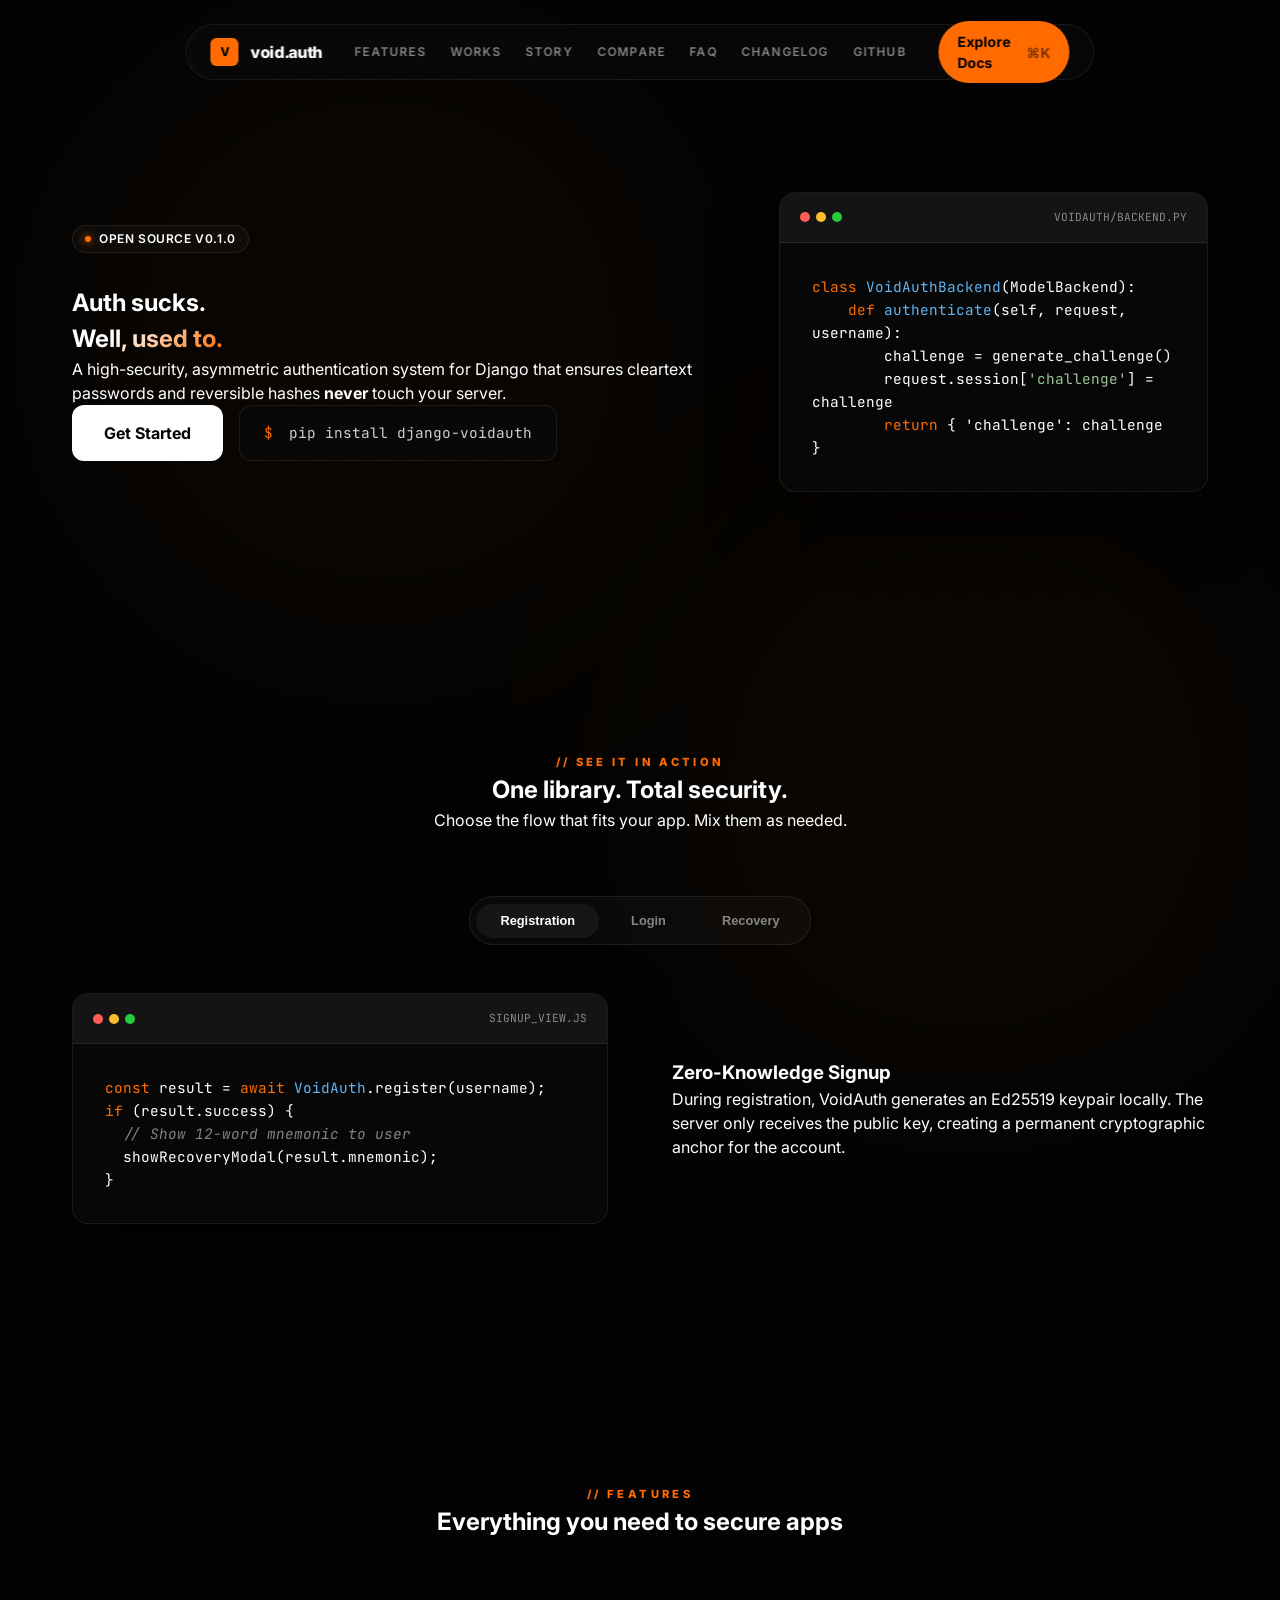
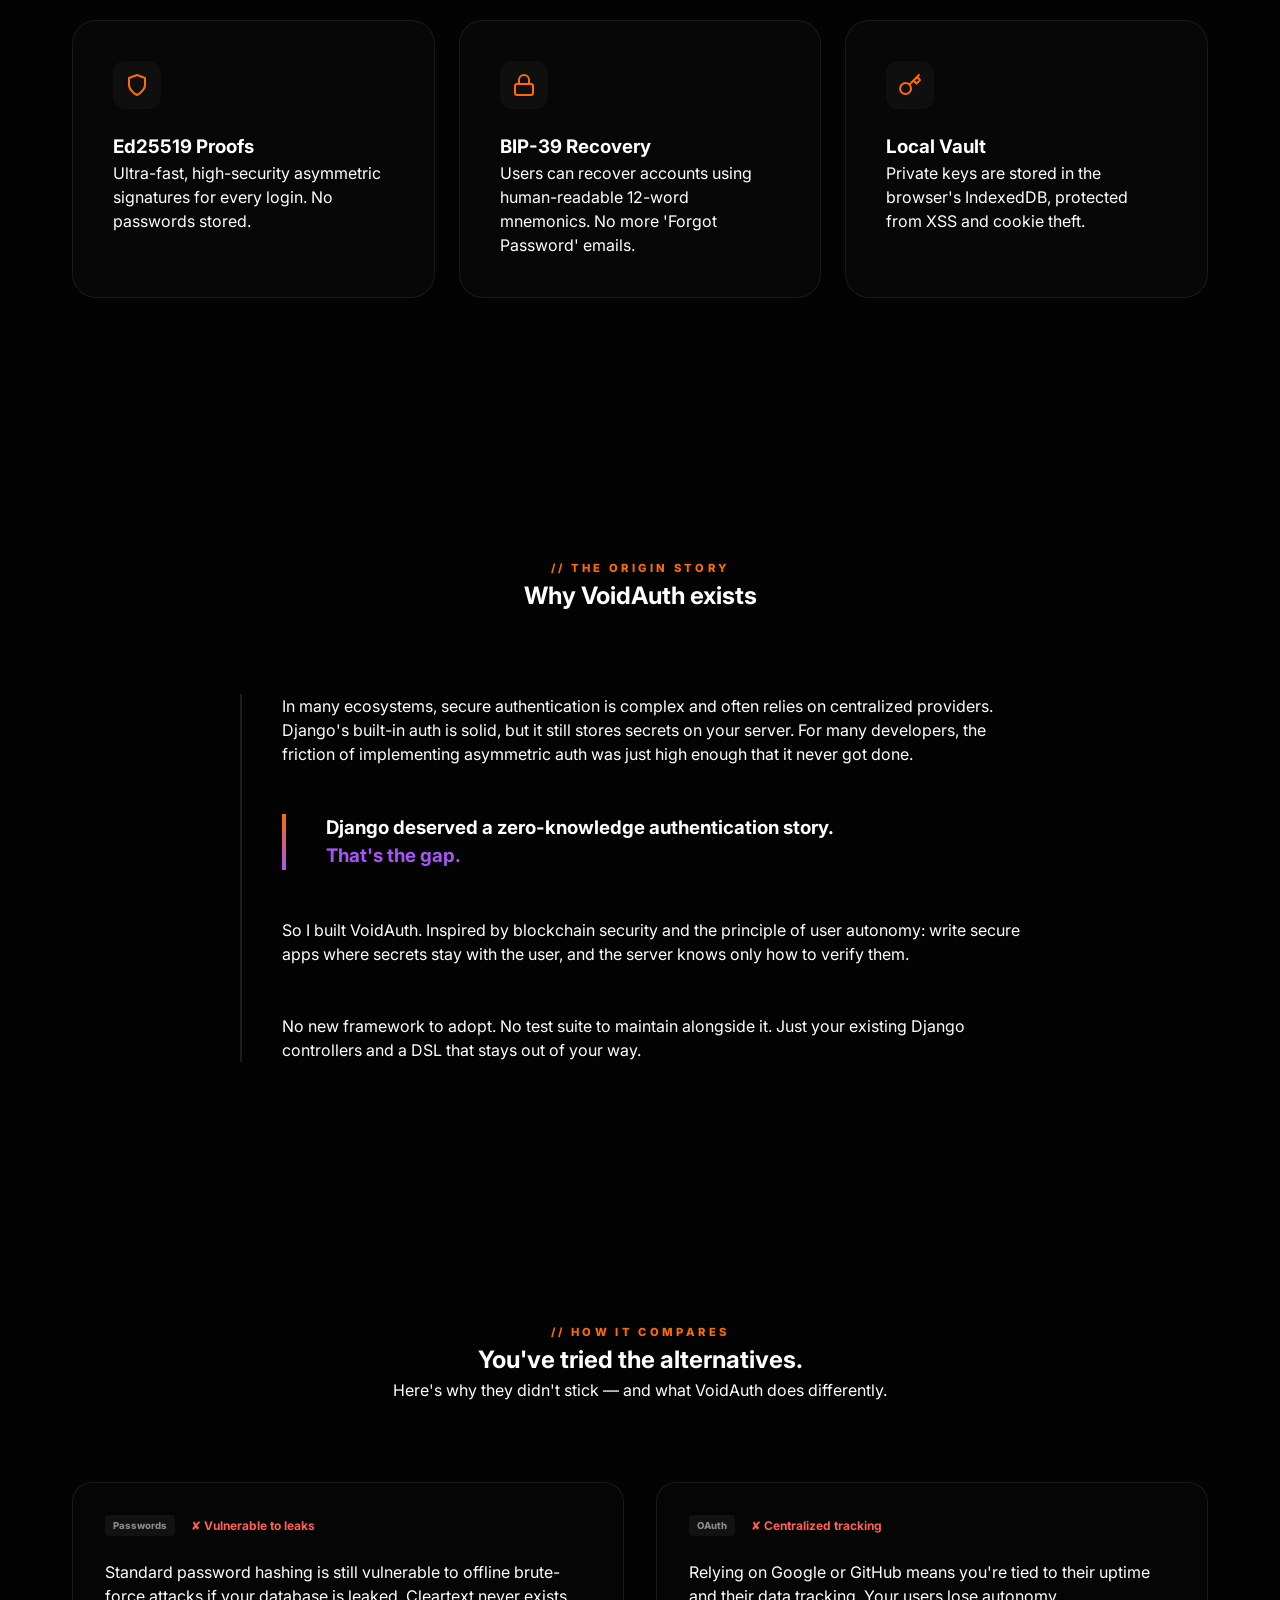
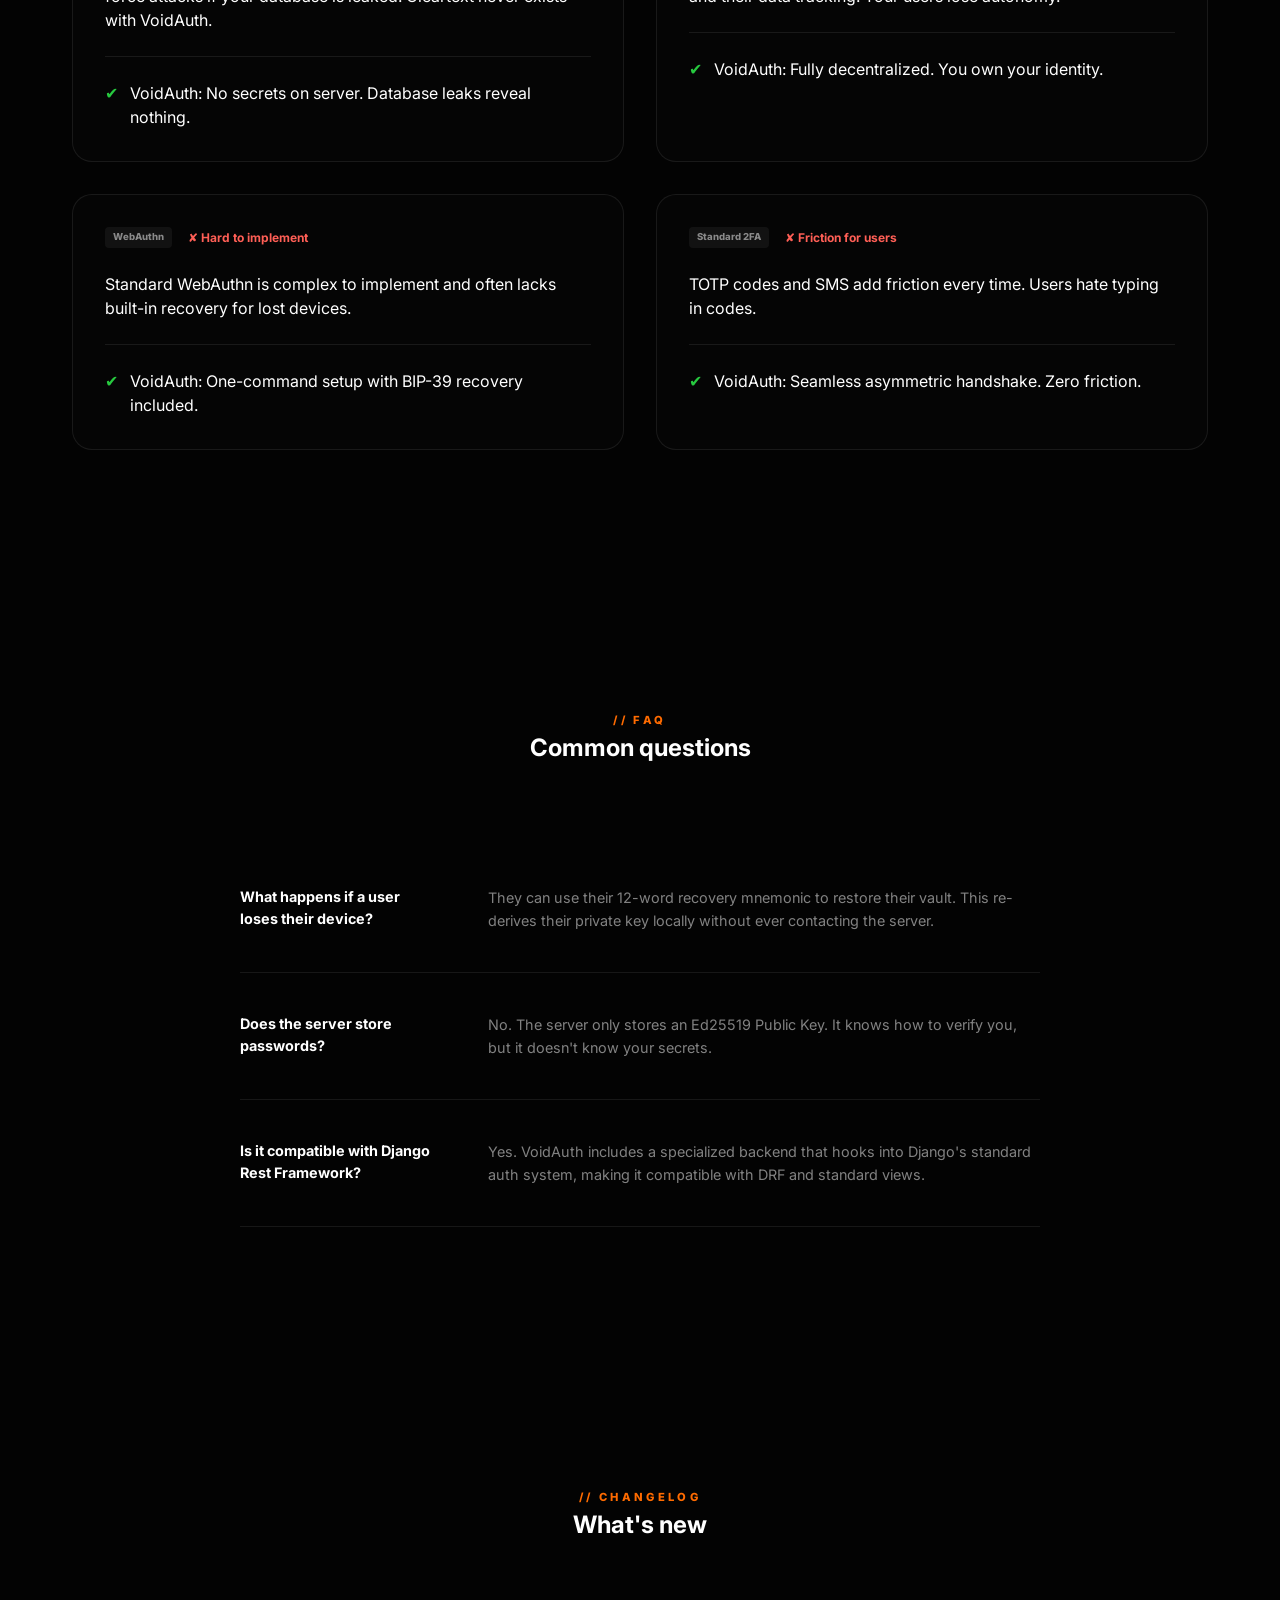
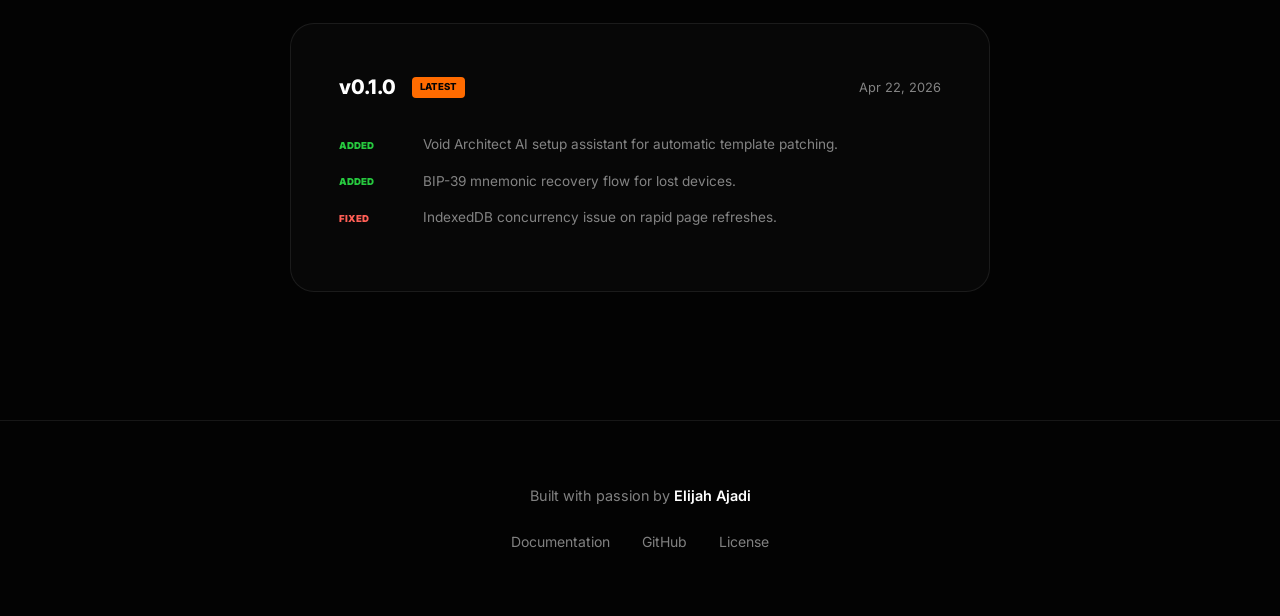
==== docs/index.html @ 0e64d833 "feat: implement documentation website with custom styling and Vercel configuration" ====
<!DOCTYPE html>
<html lang="en">
<head>
  <meta charset="UTF-8">
  <meta name="viewport" content="width=device-width, initial-scale=1.0">
  <title>VoidAuth — Zero-Knowledge Handshake for Django</title>
  <meta name="description" content="A high-security, asymmetric authentication system for Django that ensures cleartext passwords and reversible hashes never touch your server.">
  <link rel="stylesheet" href="css/base.css">
  <link rel="stylesheet" href="css/layout.css">
  <link rel="stylesheet" href="css/components.css">
</head>
<body>
  <div class="dot-grid"></div>
  <div class="bloom" style="top: 10%; left: 10%;"></div>
  <div class="bloom" style="top: 60%; right: 5%;"></div>

  <header class="header-pill glass">
    <div class="logo">
      <div class="logo-mark">V</div>
      <span>void.auth</span>
    </div>
    <nav class="nav-links">
      <a href="#features">Features</a>
      <a href="#action">Works</a>
      <a href="#story">Story</a>
      <a href="#compare">Compare</a>
      <a href="#faq">FAQ</a>
      <a href="#changelog">Changelog</a>
      <a href="https://github.com/ELijah-Ajadi/django-voidauth" target="_blank">GitHub</a>
    </nav>
    <a href="docs.html" class="btn btn-accent" style="padding: 0.6rem 1.2rem; border-radius: 999px;">
      Explore Docs <span style="opacity: 0.5; margin-left: 4px;">⌘K</span>
    </a>
  </header>

  <main class="container">
    <section class="hero">
      <div class="hero-content">
        <div class="badge">
          <div class="badge-dot"></div>
          Open Source v0.1.0
        </div>
        <h1 class="text-7xl font-extrabold tracking-tighter leading-[0.9] mb-8">
          Auth sucks. <br>
          <span class="text-gradient">Well, used to.</span>
        </h1>
        <p class="text-lg text-text-secondary leading-relaxed mb-10 max-w-lg">
          A high-security, asymmetric authentication system for Django that ensures cleartext passwords and reversible hashes <strong>never</strong> touch your server.
        </p>
        <div style="display: flex; gap: 1rem;">
          <a href="docs.html" class="btn btn-primary" style="padding: 1rem 2rem; font-size: 1rem;">
            Get Started
          </a>
          <div class="glass" style="padding: 1rem 1.5rem; border-radius: 12px; font-family: var(--font-mono); font-size: 0.9rem; display: flex; align-items: center; gap: 1rem;">
            <span style="color: var(--accent);">$</span>
            <span style="opacity: 0.8;">pip install django-voidauth</span>
          </div>
        </div>
      </div>

      <div class="terminal glass">
        <div class="terminal-header">
          <div class="terminal-dots">
            <div class="dot red"></div>
            <div class="dot yellow"></div>
            <div class="dot green"></div>
          </div>
          <span class="terminal-title">voidauth/backend.py</span>
        </div>
        <div class="terminal-body">
          <span class="code-keyword">class</span> <span class="code-class">VoidAuthBackend</span>(ModelBackend):<br>
          &nbsp;&nbsp;&nbsp;&nbsp;<span class="code-keyword">def</span> <span class="code-class">authenticate</span>(self, request, username):<br>
          &nbsp;&nbsp;&nbsp;&nbsp;&nbsp;&nbsp;&nbsp;&nbsp;challenge = generate_challenge()<br>
          &nbsp;&nbsp;&nbsp;&nbsp;&nbsp;&nbsp;&nbsp;&nbsp;request.session[<span class="code-string">'challenge'</span>] = challenge<br>
          &nbsp;&nbsp;&nbsp;&nbsp;&nbsp;&nbsp;&nbsp;&nbsp;<span class="code-keyword">return</span> { 'challenge': challenge }
        </div>
      </div>
    </section>

    <!-- ACTION SECTION -->
    <section id="action">
      <div style="text-align: center; margin-bottom: 2rem;">
        <span style="color: var(--accent); font-weight: 800; font-size: 0.7rem; letter-spacing: 0.3em;">// SEE IT IN ACTION</span>
        <h2 class="text-5xl font-extrabold tracking-tighter mt-4">One library. Total security.</h2>
        <p class="text-text-secondary mt-4">Choose the flow that fits your app. Mix them as needed.</p>
      </div>

      <div class="tabs-container">
        <div class="tabs-nav">
          <button class="tab-btn active" data-tab="registration">Registration</button>
          <button class="tab-btn" data-tab="login">Login</button>
          <button class="tab-btn" data-tab="recovery">Recovery</button>
        </div>

        <div class="tab-content active" id="registration">
          <div style="flex: 1;">
            <div class="terminal glass">
              <div class="terminal-header">
                <div class="terminal-dots"><div class="dot red"></div><div class="dot yellow"></div><div class="dot green"></div></div>
                <span class="terminal-title">signup_view.js</span>
              </div>
              <div class="terminal-body">
                <span class="code-keyword">const</span> result = <span class="code-keyword">await</span> <span class="code-class">VoidAuth</span>.register(username);<br>
                <span class="code-keyword">if</span> (result.success) {<br>
                &nbsp;&nbsp;<span class="code-comment">// Show 12-word mnemonic to user</span><br>
                &nbsp;&nbsp;showRecoveryModal(result.mnemonic);<br>
                }
              </div>
            </div>
          </div>
          <div style="flex: 1;">
            <h3 class="text-3xl font-bold mb-4">Zero-Knowledge Signup</h3>
            <p class="text-text-secondary leading-relaxed">During registration, VoidAuth generates an Ed25519 keypair locally. The server only receives the public key, creating a permanent cryptographic anchor for the account.</p>
          </div>
        </div>

        <div class="tab-content" id="login">
          <div style="flex: 1;">
            <div class="terminal glass">
              <div class="terminal-header">
                <div class="terminal-dots"><div class="dot red"></div><div class="dot yellow"></div><div class="dot green"></div></div>
                <span class="terminal-title">login_view.js</span>
              </div>
              <div class="terminal-body">
                <span class="code-keyword">try</span> {<br>
                &nbsp;&nbsp;<span class="code-keyword">await</span> <span class="code-class">VoidAuth</span>.login(username);<br>
                &nbsp;&nbsp;window.location.href = <span class="code-string">'/dashboard'</span>;<br>
                } <span class="code-keyword">catch</span> (err) {<br>
                &nbsp;&nbsp;alert(<span class="code-string">"Auth Failed"</span>);<br>
                }
              </div>
            </div>
          </div>
          <div style="flex: 1;">
            <h3 class="text-3xl font-bold mb-4">The Handshake</h3>
            <p class="text-text-secondary leading-relaxed">Login is a simple challenge-response proof. The server sends a random nonce, the client signs it with their private key, and the server verifies it. No passwords ever cross the wire.</p>
          </div>
        </div>

        <div class="tab-content" id="recovery">
          <div style="flex: 1;">
            <div class="terminal glass">
              <div class="terminal-header">
                <div class="terminal-dots"><div class="dot red"></div><div class="dot yellow"></div><div class="dot green"></div></div>
                <span class="terminal-title">recovery_view.js</span>
              </div>
              <div class="terminal-body">
                <span class="code-keyword">await</span> <span class="code-class">VoidAuth</span>.recover(username, mnemonic);<br>
                <span class="code-comment">// Private key restored to Vault</span>
              </div>
            </div>
          </div>
          <div style="flex: 1;">
            <h3 class="text-3xl font-bold mb-4">BIP-39 Restoration</h3>
            <p class="text-text-secondary leading-relaxed">If a user loses their device, they can restore their vault using their 12-word seed phrase. The private key is re-derived locally, ensuring total autonomy.</p>
          </div>
        </div>
      </div>
    </section>

    <section id="features">
      <div style="text-align: center; margin-bottom: 5rem;">
        <span style="color: var(--accent); font-weight: 800; font-size: 0.7rem; letter-spacing: 0.3em;">// FEATURES</span>
        <h2 class="text-5xl font-extrabold tracking-tighter mt-4">Everything you need to secure apps</h2>
      </div>

      <div class="features-grid">
        <div class="card glass">
          <div class="card-icon">
            <svg width="24" height="24" viewBox="0 0 24 24" fill="none" stroke="currentColor" stroke-width="2" stroke-linecap="round" stroke-linejoin="round"><path d="M12 22s8-4 8-10V5l-8-3-8 3v7c0 6 8 10 8 10z"></path></svg>
          </div>
          <h3 class="text-xl font-bold mb-3">Ed25519 Proofs</h3>
          <p class="text-text-secondary text-sm leading-relaxed">Ultra-fast, high-security asymmetric signatures for every login. No passwords stored.</p>
        </div>

        <div class="card glass">
          <div class="card-icon">
            <svg width="24" height="24" viewBox="0 0 24 24" fill="none" stroke="currentColor" stroke-width="2" stroke-linecap="round" stroke-linejoin="round"><rect x="3" y="11" width="18" height="11" rx="2" ry="2"></rect><path d="M7 11V7a5 5 0 0 1 10 0v4"></path></svg>
          </div>
          <h3 class="text-xl font-bold mb-3">BIP-39 Recovery</h3>
          <p class="text-text-secondary text-sm leading-relaxed">Users can recover accounts using human-readable 12-word mnemonics. No more 'Forgot Password' emails.</p>
        </div>

        <div class="card glass">
          <div class="card-icon">
            <svg width="24" height="24" viewBox="0 0 24 24" fill="none" stroke="currentColor" stroke-width="2" stroke-linecap="round" stroke-linejoin="round"><path d="M21 2l-2 2m-7.61 7.61a5.5 5.5 0 1 1-7.778 7.778 5.5 5.5 0 0 1 7.777-7.777zm0 0L15.5 7.5m0 0l3 3L22 7l-3-3-3.5 3.5z"></path></svg>
          </div>
          <h3 class="text-xl font-bold mb-3">Local Vault</h3>
          <p class="text-text-secondary text-sm leading-relaxed">Private keys are stored in the browser's IndexedDB, protected from XSS and cookie theft.</p>
        </div>
      </div>
    </section>

    <!-- ORIGIN STORY SECTION -->
    <section id="story">
      <div style="max-width: 800px; margin: 0 auto;">
        <div style="text-align: center; margin-bottom: 5rem;">
          <span style="color: var(--accent); font-weight: 800; font-size: 0.7rem; letter-spacing: 0.3em;">// THE ORIGIN STORY</span>
          <h2 class="text-5xl font-extrabold tracking-tighter mt-4">Why VoidAuth exists</h2>
        </div>
        
        <div style="border-left: 2px solid rgba(255,255,255,0.1); padding-left: 2.5rem; display: flex; flex-direction: column; gap: 3rem;">
          <p class="text-lg text-text-secondary leading-relaxed">
            In many ecosystems, secure authentication is complex and often relies on centralized providers. Django's built-in auth is solid, but it still stores secrets on your server. For many developers, the friction of implementing asymmetric auth was just high enough that it never got done.
          </p>
          
          <div style="border-left: 4px solid; border-image: linear-gradient(to bottom, #ff6b00, #a855f7) 1; padding-left: 2.5rem;">
            <h3 class="text-3xl font-bold tracking-tight">
              Django deserved a zero-knowledge authentication story. <br>
              <span style="color: #a855f7;">That's the gap.</span>
            </h3>
          </div>

          <p class="text-lg text-text-secondary leading-relaxed">
            So I built VoidAuth. Inspired by blockchain security and the principle of user autonomy: write secure apps where secrets stay with the user, and the server knows only how to verify them.
          </p>
          
          <p class="text-lg text-text-secondary leading-relaxed">
            No new framework to adopt. No test suite to maintain alongside it. Just your existing Django controllers and a DSL that stays out of your way.
          </p>
        </div>
      </div>
    </section>

    <!-- COMPARISON SECTION -->
    <section id="compare">
      <div style="text-align: center; margin-bottom: 5rem;">
        <span style="color: var(--accent); font-weight: 800; font-size: 0.7rem; letter-spacing: 0.3em;">// HOW IT COMPARES</span>
        <h2 class="text-5xl font-extrabold tracking-tighter mt-4">You've tried the alternatives.</h2>
        <p class="text-text-secondary mt-4">Here's why they didn't stick — and what VoidAuth does differently.</p>
      </div>

      <div class="comparison-grid">
        <div class="comp-card">
          <div class="comp-header">
            <span class="comp-badge">Passwords</span>
            <span class="comp-title">✘ Vulnerable to leaks</span>
          </div>
          <p class="text-sm text-text-secondary">Standard password hashing is still vulnerable to offline brute-force attacks if your database is leaked. Cleartext never exists with VoidAuth.</p>
          <div class="comp-void">
            <span class="comp-check">✔</span>
            <p class="text-sm font-bold">VoidAuth: No secrets on server. Database leaks reveal nothing.</p>
          </div>
        </div>

        <div class="comp-card">
          <div class="comp-header">
            <span class="comp-badge">OAuth</span>
            <span class="comp-title">✘ Centralized tracking</span>
          </div>
          <p class="text-sm text-text-secondary">Relying on Google or GitHub means you're tied to their uptime and their data tracking. Your users lose autonomy.</p>
          <div class="comp-void">
            <span class="comp-check">✔</span>
            <p class="text-sm font-bold">VoidAuth: Fully decentralized. You own your identity.</p>
          </div>
        </div>

        <div class="comp-card">
          <div class="comp-header">
            <span class="comp-badge">WebAuthn</span>
            <span class="comp-title">✘ Hard to implement</span>
          </div>
          <p class="text-sm text-text-secondary">Standard WebAuthn is complex to implement and often lacks built-in recovery for lost devices.</p>
          <div class="comp-void">
            <span class="comp-check">✔</span>
            <p class="text-sm font-bold">VoidAuth: One-command setup with BIP-39 recovery included.</p>
          </div>
        </div>

        <div class="comp-card">
          <div class="comp-header">
            <span class="comp-badge">Standard 2FA</span>
            <span class="comp-title">✘ Friction for users</span>
          </div>
          <p class="text-sm text-text-secondary">TOTP codes and SMS add friction every time. Users hate typing in codes.</p>
          <div class="comp-void">
            <span class="comp-check">✔</span>
            <p class="text-sm font-bold">VoidAuth: Seamless asymmetric handshake. Zero friction.</p>
          </div>
        </div>
      </div>
    </section>

    <!-- FAQ SECTION -->
    <section id="faq">
      <div style="text-align: center; margin-bottom: 5rem;">
        <span style="color: var(--accent); font-weight: 800; font-size: 0.7rem; letter-spacing: 0.3em;">// FAQ</span>
        <h2 class="text-5xl font-extrabold tracking-tighter mt-4">Common questions</h2>
      </div>

      <div class="faq-list">
        <div class="faq-item">
          <div class="faq-q">What happens if a user loses their device?</div>
          <div class="faq-a">They can use their 12-word recovery mnemonic to restore their vault. This re-derives their private key locally without ever contacting the server.</div>
        </div>
        <div class="faq-item">
          <div class="faq-q">Does the server store passwords?</div>
          <div class="faq-a">No. The server only stores an Ed25519 Public Key. It knows how to verify you, but it doesn't know your secrets.</div>
        </div>
        <div class="faq-item">
          <div class="faq-q">Is it compatible with Django Rest Framework?</div>
          <div class="faq-a">Yes. VoidAuth includes a specialized backend that hooks into Django's standard auth system, making it compatible with DRF and standard views.</div>
        </div>
      </div>
    </section>

    <!-- CHANGELOG SECTION -->
    <section id="changelog">
      <div style="text-align: center; margin-bottom: 5rem;">
        <span style="color: var(--accent); font-weight: 800; font-size: 0.7rem; letter-spacing: 0.3em;">// CHANGELOG</span>
        <h2 class="text-5xl font-extrabold tracking-tighter mt-4">What's new</h2>
      </div>

      <div class="changelog-card">
        <div class="version-tag">
          <span class="v-num">v0.1.0</span>
          <span class="v-latest">LATEST</span>
          <span style="color: var(--text-secondary); font-size: 0.8rem; margin-left: auto;">Apr 22, 2026</span>
        </div>
        <div class="change-item">
          <span class="change-type type-added">Added</span>
          <p class="change-desc">Void Architect AI setup assistant for automatic template patching.</p>
        </div>
        <div class="change-item">
          <span class="change-type type-added">Added</span>
          <p class="change-desc">BIP-39 mnemonic recovery flow for lost devices.</p>
        </div>
        <div class="change-item">
          <span class="change-type type-fixed">Fixed</span>
          <p class="change-desc">IndexedDB concurrency issue on rapid page refreshes.</p>
        </div>
      </div>
    </section>
  </main>

  <footer>
    <div class="container">
      <p style="font-size: 0.9rem; color: var(--text-secondary);">
        Built with passion by <a href="https://github.com/ELijah-Ajadi" target="_blank" style="color: var(--text-primary); font-weight: 600;">Elijah Ajadi</a>
      </p>
      <div class="footer-links">
        <a href="docs.html">Documentation</a>
        <a href="https://github.com/ELijah-Ajadi/django-voidauth">GitHub</a>
        <a href="#">License</a>
      </div>
    </div>
  </footer>

  <script src="js/nav.js"></script>
</body>
</html>
---- docs/css/base.css ----
@import url('https://fonts.googleapis.com/css2?family=Inter:wght@400;500;600;700;800&family=JetBrains+Mono:wght@400;500;700&display=swap');

:root {
  --bg: #030303;
  --surface: rgba(255, 255, 255, 0.03);
  --accent: #ff6b00;
  --accent-glow: rgba(255, 107, 0, 0.3);
  --text-primary: #ffffff;
  --text-secondary: rgba(255, 255, 255, 0.5);
  --border: rgba(255, 255, 255, 0.08);
  --glass-bg: rgba(10, 10, 10, 0.7);
  --font-sans: 'Inter', system-ui, -apple-system, sans-serif;
  --font-mono: 'JetBrains Mono', monospace;
}

* {
  margin: 0;
  padding: 0;
  box-sizing: border-box;
}

html {
  scroll-behavior: smooth;
}

body {
  background-color: var(--bg);
  color: var(--text-primary);
  font-family: var(--font-sans);
  line-height: 1.5;
  -webkit-font-smoothing: antialiased;
  overflow-x: hidden;
}

a {
  color: inherit;
  text-decoration: none;
  transition: all 0.2s ease;
}

ul {
  list-style: none;
}

img {
  max-width: 100%;
  display: block;
}

/* Utilities */
.container {
  max-width: 1200px;
  margin: 0 auto;
  padding: 0 2rem;
}

.text-gradient {
  background: linear-gradient(135deg, var(--text-primary) 30%, var(--accent) 100%);
  -webkit-background-clip: text;
  -webkit-text-fill-color: transparent;
  background-clip: text;
}

.glass {
  background: var(--glass-bg);
  backdrop-filter: blur(12px);
  -webkit-backdrop-filter: blur(12px);
  border: 1px solid var(--border);
}

.dot-grid {
  position: absolute;
  top: 0;
  left: 0;
  width: 100%;
  height: 100%;
  background-image: radial-gradient(rgba(255, 255, 255, 0.05) 1px, transparent 1px);
  background-size: 32px 32px;
  pointer-events: none;
  z-index: -1;
}

.bloom {
  position: absolute;
  width: 500px;
  height: 500px;
  background: var(--accent);
  filter: blur(150px);
  opacity: 0.05;
  border-radius: 50%;
  pointer-events: none;
  z-index: -1;
}
---- docs/css/layout.css ----
/* Header Pill */
.header-pill {
  position: fixed;
  top: 1.5rem;
  left: 50%;
  transform: translateX(-50%);
  height: 56px;
  padding: 0 1.5rem;
  border-radius: 999px;
  display: flex;
  align-items: center;
  gap: 2rem;
  z-index: 1000;
  transition: all 0.3s cubic-bezier(0.4, 0, 0.2, 1);
}

.header-pill.scrolled {
  top: 1rem;
  height: 48px;
  background: rgba(10, 10, 10, 0.9);
  box-shadow: 0 8px 32px rgba(0, 0, 0, 0.4);
}

.logo {
  display: flex;
  align-items: center;
  gap: 0.75rem;
  font-weight: 800;
  font-size: 1rem;
  letter-spacing: -0.02em;
}

.logo-mark {
  width: 28px;
  height: 28px;
  background: var(--accent);
  color: var(--bg);
  border-radius: 6px;
  display: flex;
  align-items: center;
  justify-content: center;
  font-size: 0.75rem;
}

.nav-links {
  display: flex;
  align-items: center;
  gap: 1.5rem;
}

.nav-links a {
  font-size: 0.75rem;
  font-weight: 600;
  color: var(--text-secondary);
  text-transform: uppercase;
  letter-spacing: 0.1em;
}

.nav-links a:hover {
  color: var(--text-primary);
}

/* Sections */
section {
  padding: 8rem 0;
  position: relative;
}

.hero {
  padding-top: 12rem;
  display: grid;
  grid-template-columns: 1.2fr 0.8fr;
  gap: 4rem;
  align-items: center;
}

@media (max-width: 968px) {
  .hero {
    grid-template-columns: 1fr;
    text-align: center;
  }
  
  .hero-content {
    display: flex;
    flex-direction: column;
    align-items: center;
  }
}

/* Footer */
footer {
  padding: 4rem 0;
  border-top: 1px solid var(--border);
  text-align: center;
}

.footer-links {
  margin-top: 1.5rem;
  display: flex;
  justify-content: center;
  gap: 2rem;
  font-size: 0.875rem;
  color: var(--text-secondary);
}
---- docs/css/components.css ----
/* Buttons */
.btn {
  display: inline-flex;
  align-items: center;
  gap: 0.75rem;
  padding: 0.75rem 1.5rem;
  border-radius: 12px;
  font-weight: 700;
  font-size: 0.875rem;
  cursor: pointer;
  transition: all 0.2s ease;
  border: none;
}

.btn-primary {
  background: var(--text-primary);
  color: var(--bg);
}

.btn-primary:hover {
  transform: translateY(-2px);
  box-shadow: 0 8px 24px rgba(255, 255, 255, 0.1);
}

.btn-outline {
  background: transparent;
  border: 1px solid var(--border);
  color: var(--text-primary);
}

.btn-outline:hover {
  background: var(--surface);
}

.btn-accent {
  background: var(--accent);
  color: var(--bg);
}

/* Badge */
.badge {
  display: inline-flex;
  align-items: center;
  gap: 0.5rem;
  padding: 0.25rem 0.75rem;
  background: var(--surface);
  border: 1px solid var(--border);
  border-radius: 999px;
  font-size: 0.75rem;
  font-weight: 600;
  text-transform: uppercase;
  letter-spacing: 0.05em;
  margin-bottom: 2rem;
}

.badge-dot {
  width: 6px;
  height: 6px;
  background: var(--accent);
  border-radius: 50%;
  box-shadow: 0 0 8px var(--accent);
}

/* Feature Cards */
.features-grid {
  display: grid;
  grid-template-columns: repeat(auto-fit, minmax(300px, 1fr));
  gap: 1.5rem;
}

.card {
  padding: 2.5rem;
  border-radius: 24px;
  transition: all 0.3s ease;
}

.card:hover {
  border-color: var(--accent);
  background: rgba(255, 255, 255, 0.05);
  transform: translateY(-4px);
}

.card-icon {
  width: 48px;
  height: 48px;
  border-radius: 12px;
  background: var(--surface);
  display: flex;
  align-items: center;
  justify-content: center;
  margin-bottom: 1.5rem;
  color: var(--accent);
}

/* Terminal */
.terminal {
  border-radius: 16px;
  overflow: hidden;
  box-shadow: 0 24px 64px rgba(0, 0, 0, 0.5);
}

.terminal-header {
  padding: 1rem 1.25rem;
  background: rgba(255, 255, 255, 0.05);
  border-bottom: 1px solid var(--border);
  display: flex;
  align-items: center;
  justify-content: space-between;
}

.terminal-dots {
  display: flex;
  gap: 6px;
}

.dot {
  width: 10px;
  height: 10px;
  border-radius: 50%;
}

.dot.red { background: #ff5f56; }
.dot.yellow { background: #ffbd2e; }
.dot.green { background: #27c93f; }

.terminal-title {
  font-family: var(--font-mono);
  font-size: 0.7rem;
  color: var(--text-secondary);
  text-transform: uppercase;
}

.terminal-body {
  padding: 2rem;
  font-family: var(--font-mono);
  font-size: 0.9rem;
  line-height: 1.6;
}

.code-keyword { color: var(--accent); }
.code-class { color: #5fb4f4; }
.code-string { color: #99c794; }
.code-comment { color: var(--text-secondary); font-style: italic; }

/* Tabs */
.tabs-container {
  margin-top: 4rem;
  display: flex;
  flex-direction: column;
  align-items: center;
}

.tabs-nav {
  display: flex;
  gap: 0.5rem;
  background: var(--surface);
  padding: 0.4rem;
  border-radius: 999px;
  border: 1px solid var(--border);
  margin-bottom: 3rem;
}

.tab-btn {
  background: transparent;
  border: none;
  color: var(--text-secondary);
  padding: 0.6rem 1.5rem;
  border-radius: 999px;
  font-size: 0.8rem;
  font-weight: 700;
  cursor: pointer;
  transition: all 0.2s ease;
}

.tab-btn.active {
  background: rgba(255, 255, 255, 0.05);
  color: var(--text-primary);
  box-shadow: 0 4px 12px rgba(0, 0, 0, 0.2);
}

.tab-content {
  display: none;
  width: 100%;
}

.tab-content.active {
  display: flex;
  gap: 4rem;
  align-items: center;
}

/* Comparison Cards */
.comparison-grid {
  display: grid;
  grid-template-columns: 1fr 1fr;
  gap: 2rem;
}

.comp-card {
  background: rgba(255, 255, 255, 0.01);
  border: 1px solid var(--border);
  border-radius: 20px;
  padding: 2rem;
}

.comp-header {
  display: flex;
  align-items: center;
  gap: 1rem;
  margin-bottom: 1.5rem;
}

.comp-badge {
  font-size: 0.6rem;
  font-weight: 800;
  padding: 0.2rem 0.5rem;
  border-radius: 4px;
  background: rgba(255, 255, 255, 0.05);
  color: var(--text-secondary);
}

.comp-title {
  font-size: 0.75rem;
  font-weight: 700;
  color: #ff5f56;
}

.comp-void {
  margin-top: 1.5rem;
  padding-top: 1.5rem;
  border-top: 1px solid var(--border);
  display: flex;
  gap: 0.75rem;
}

.comp-check {
  color: #27c93f;
  font-weight: 800;
}

/* FAQ */
.faq-list {
  max-width: 800px;
  margin: 0 auto;
}

.faq-item {
  display: grid;
  grid-template-columns: 200px 1fr;
  gap: 3rem;
  padding: 2.5rem 0;
  border-bottom: 1px solid var(--border);
}

.faq-q {
  font-size: 0.9rem;
  font-weight: 700;
  color: var(--text-primary);
}

.faq-a {
  font-size: 0.9rem;
  color: var(--text-secondary);
  line-height: 1.6;
}

/* Changelog */
.changelog-card {
  max-width: 700px;
  margin: 0 auto;
  background: rgba(255, 255, 255, 0.02);
  border: 1px solid var(--border);
  border-radius: 24px;
  padding: 3rem;
}

.version-tag {
  display: flex;
  align-items: center;
  gap: 1rem;
  margin-bottom: 2rem;
}

.v-num {
  font-size: 1.25rem;
  font-weight: 800;
}

.v-latest {
  font-size: 0.6rem;
  font-weight: 800;
  background: var(--accent);
  color: var(--bg);
  padding: 0.2rem 0.5rem;
  border-radius: 4px;
}

.change-item {
  display: flex;
  gap: 1.5rem;
  margin-bottom: 1rem;
}

.change-type {
  font-size: 0.6rem;
  font-weight: 900;
  text-transform: uppercase;
  min-width: 60px;
  padding-top: 0.3rem;
}

.type-added { color: #27c93f; }
.type-fixed { color: #ff5f56; }
.type-changed { color: #ffbd2e; }

.change-desc {
  font-size: 0.85rem;
  color: var(--text-secondary);
}
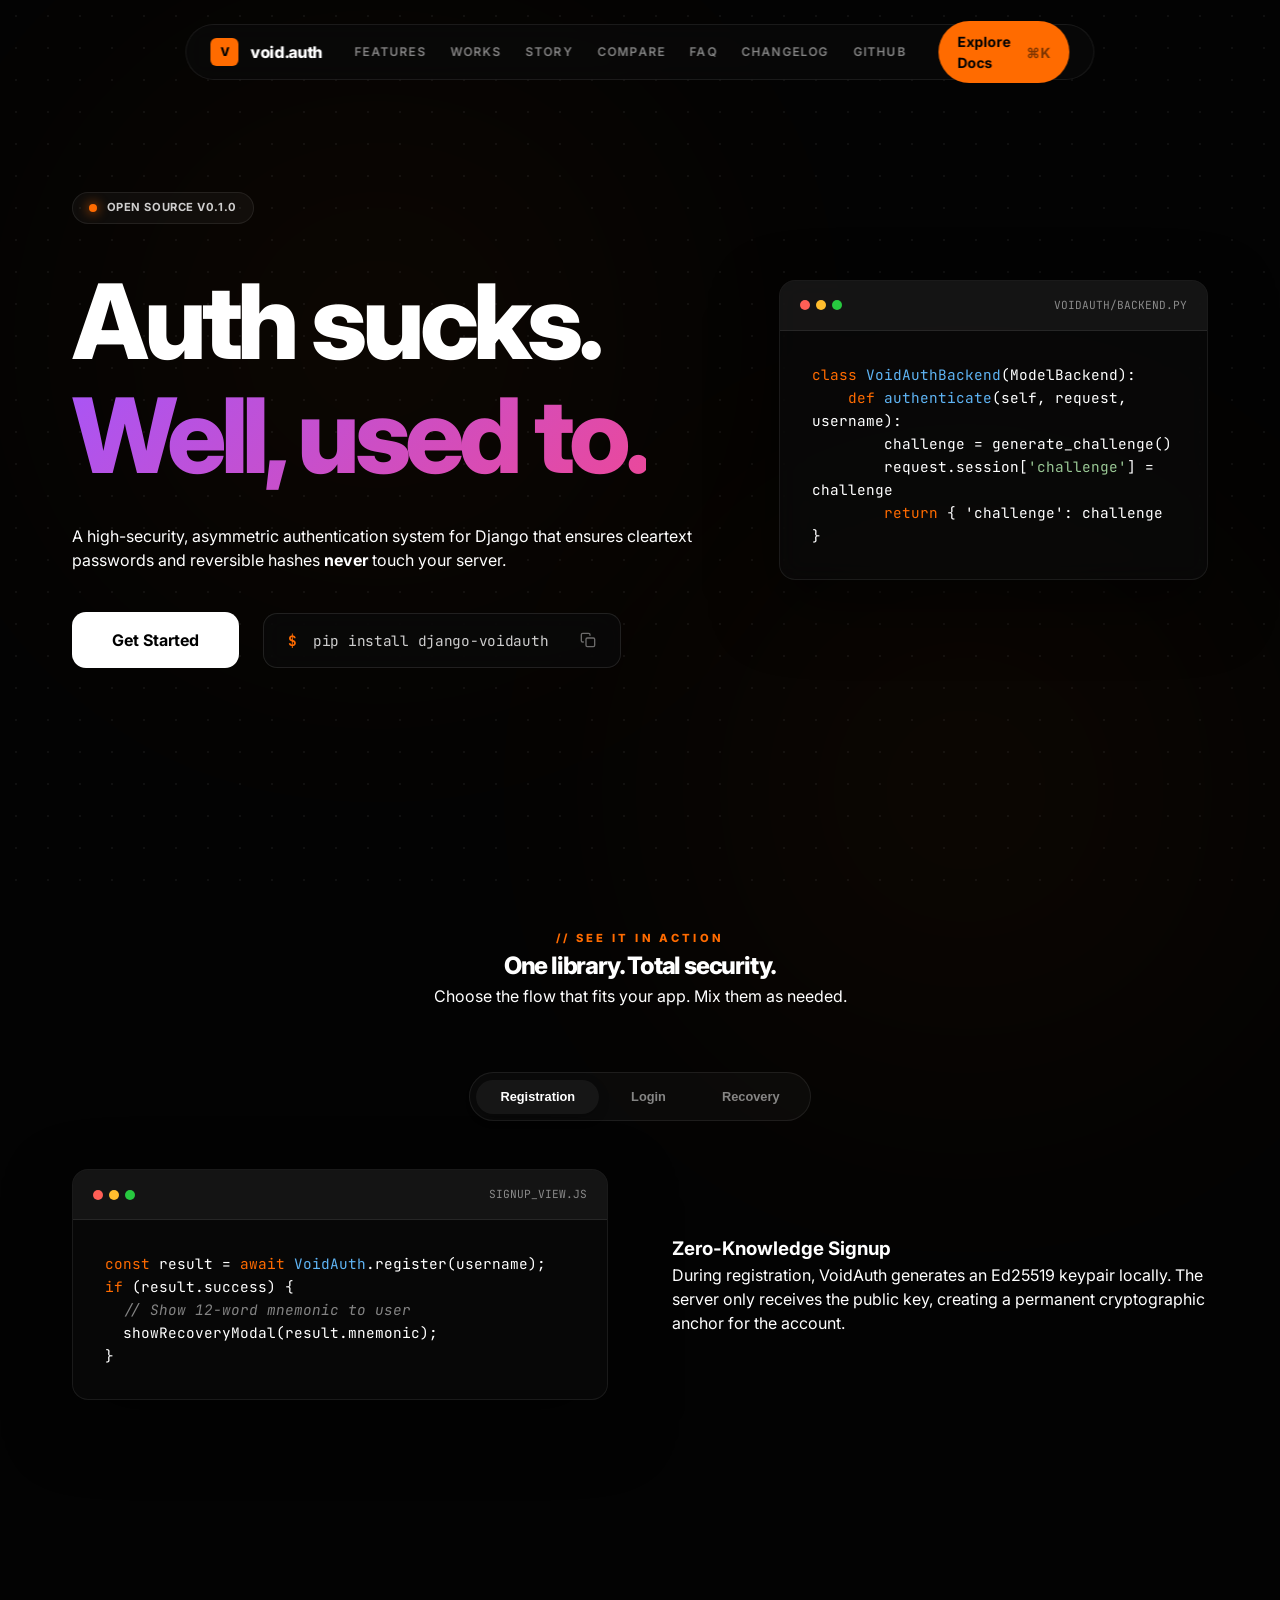
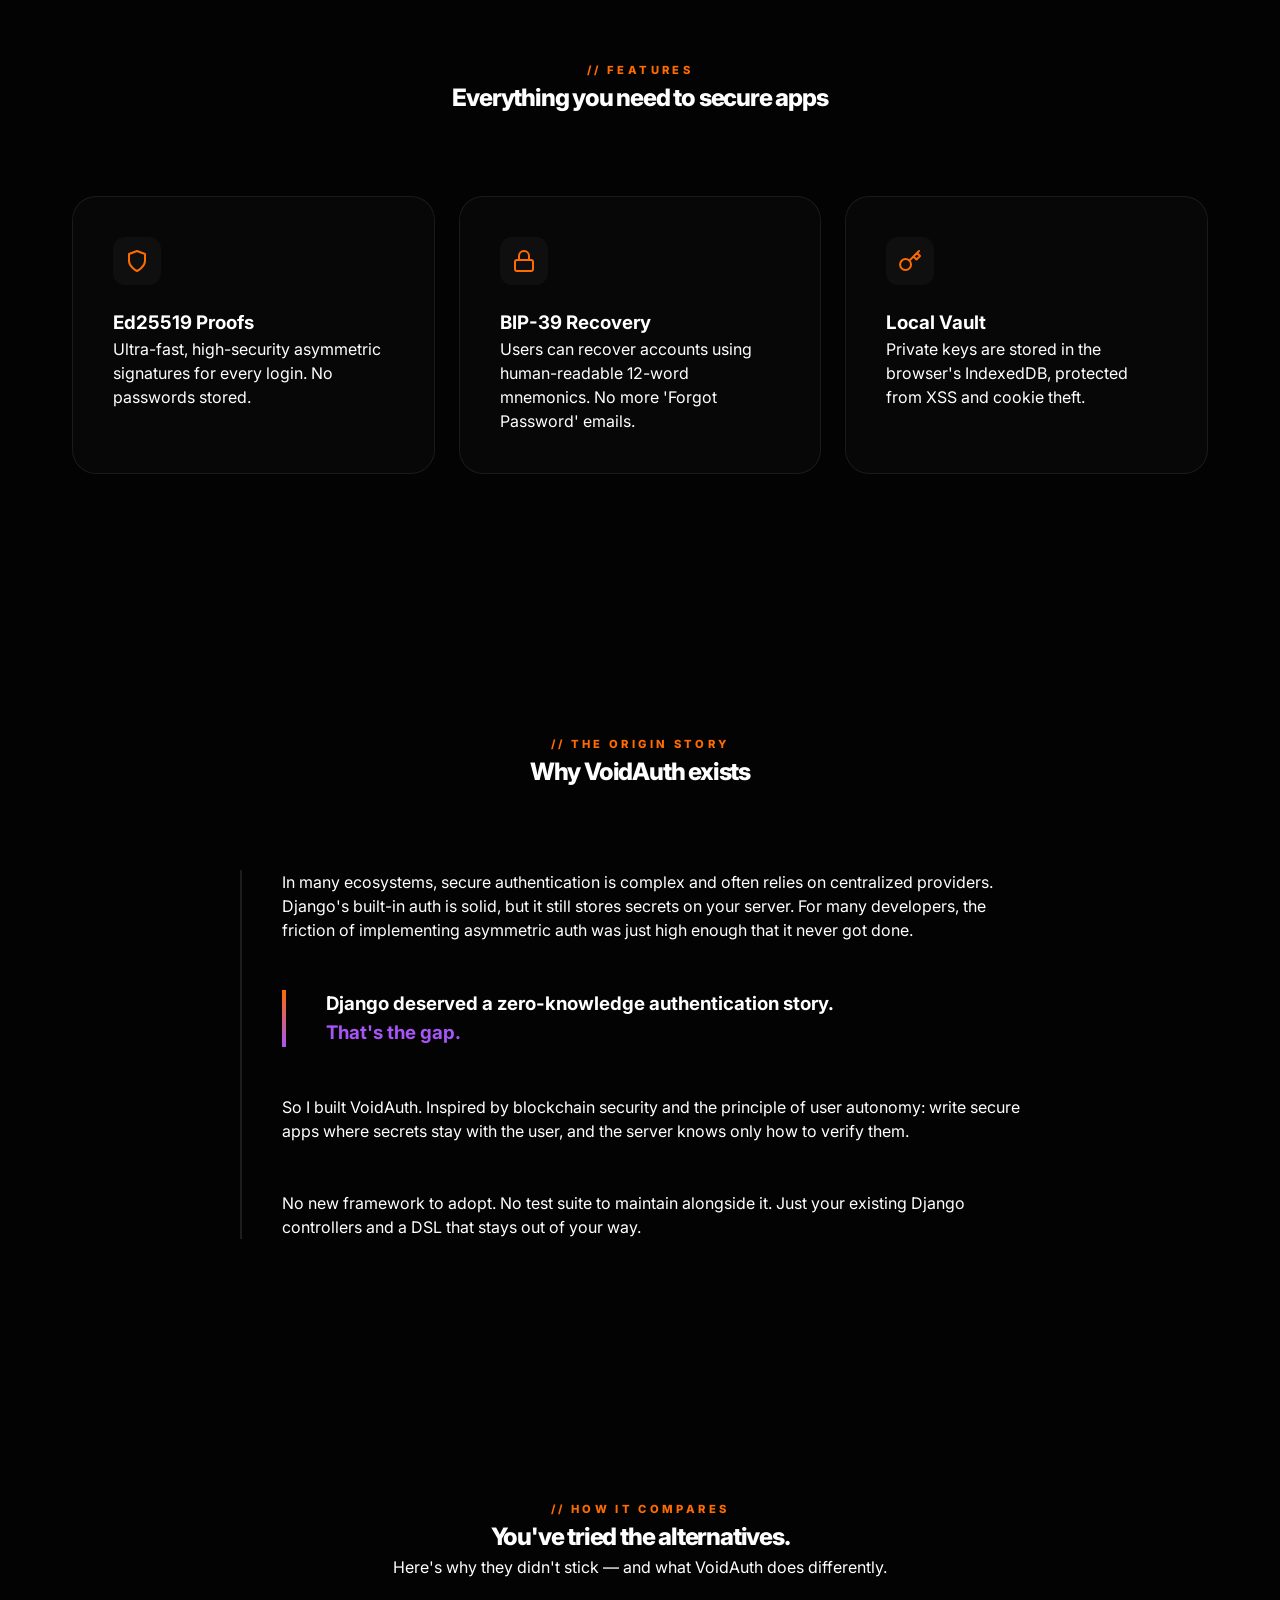
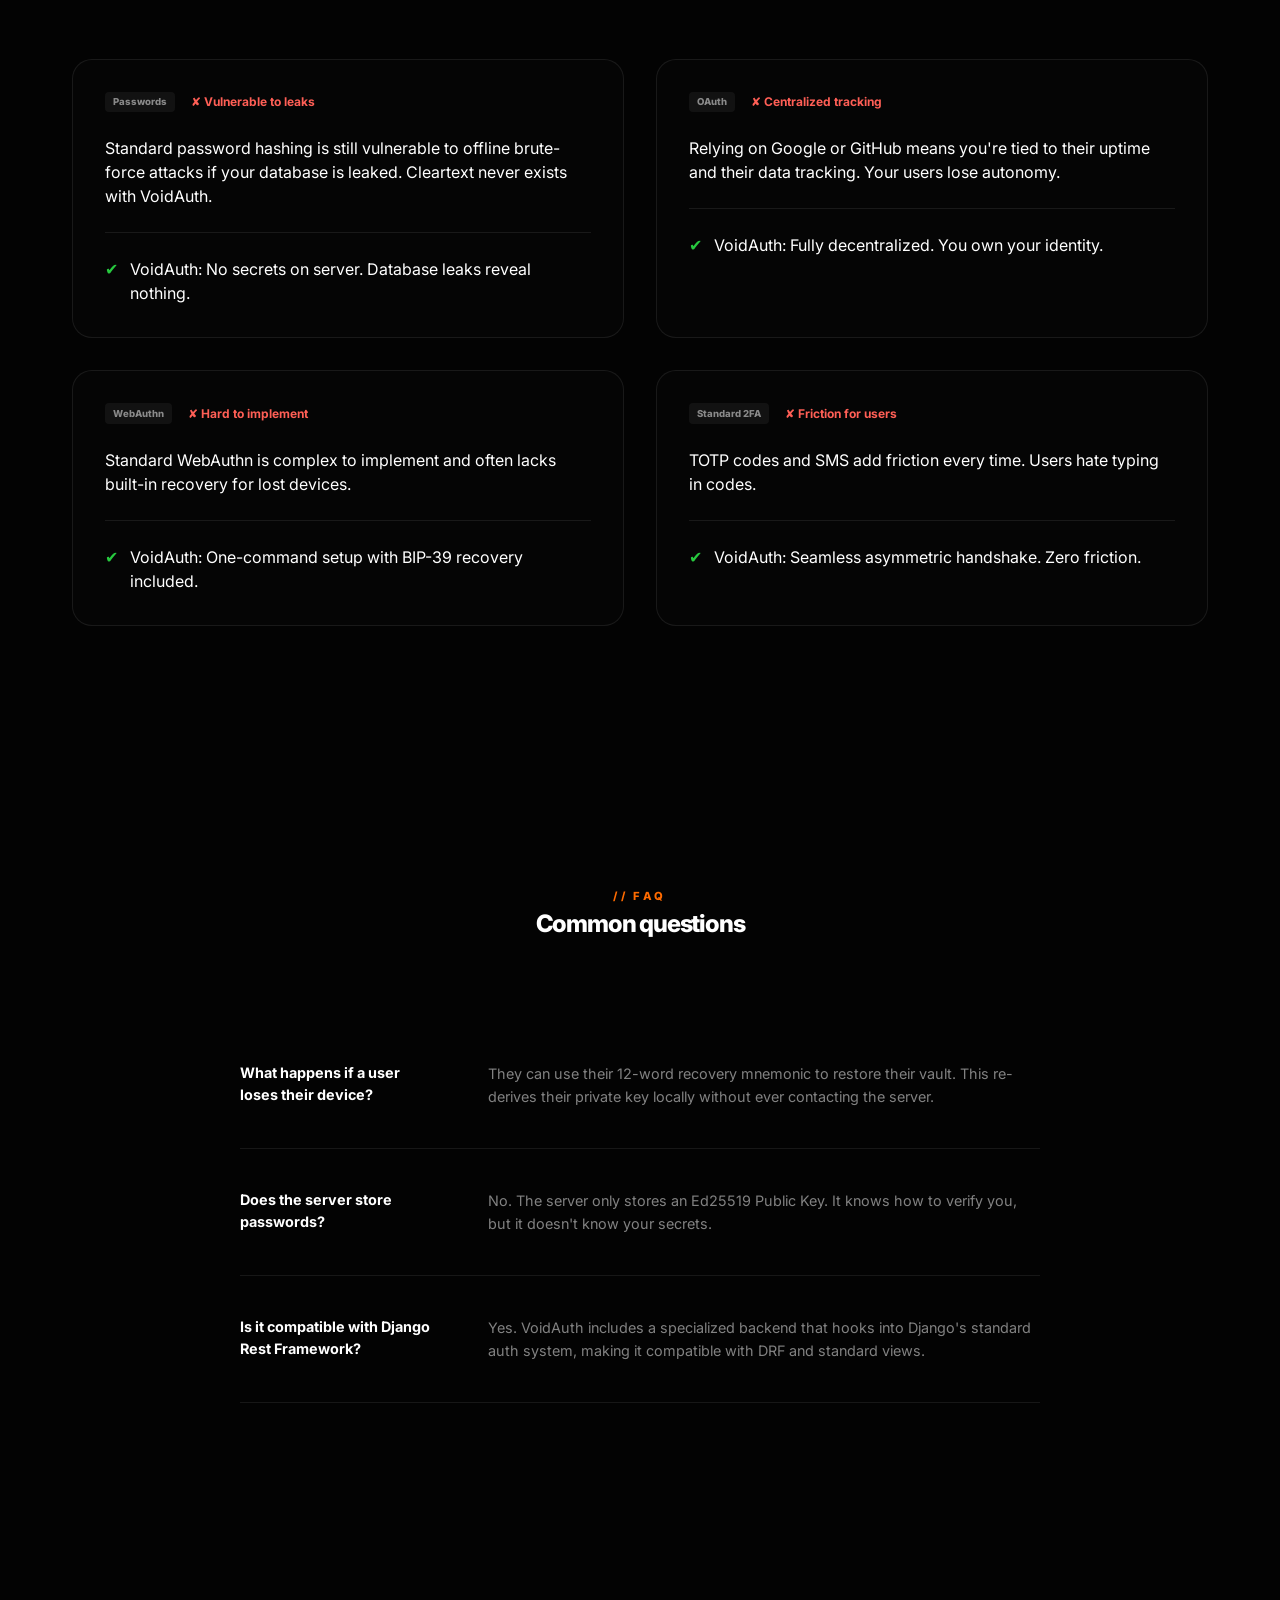
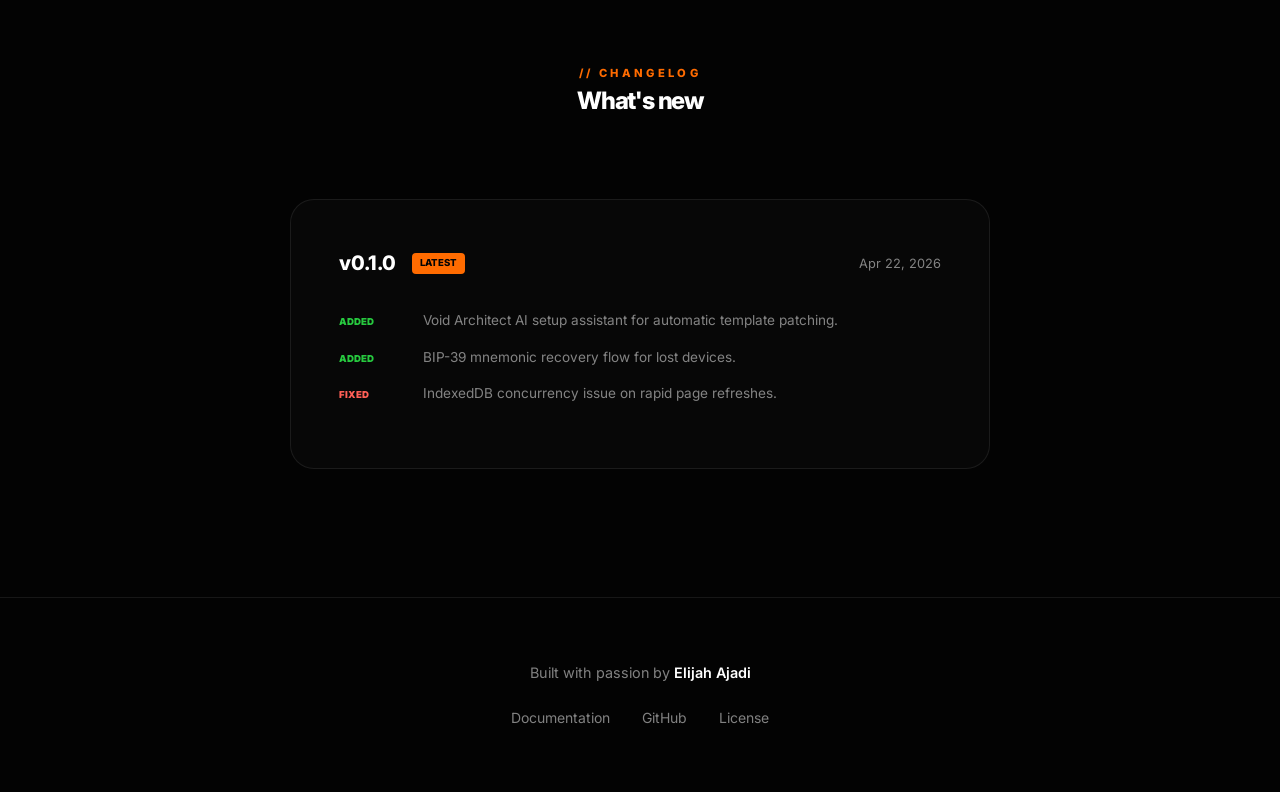
==== commit 6f52d16c: "feat: redesign landing page UI with new brand gradients, updated button styles, and refined typograp" ====
--- a/docs/index.html
+++ b/docs/index.html
@@ -40,20 +40,21 @@
           <div class="badge-dot"></div>
           Open Source v0.1.0
         </div>
-        <h1 class="text-7xl font-extrabold tracking-tighter leading-[0.9] mb-8">
+        <h1 class="text-8xl font-extrabold tracking-tighter leading-tight mb-8">
           Auth sucks. <br>
           <span class="text-gradient">Well, used to.</span>
         </h1>
         <p class="text-lg text-text-secondary leading-relaxed mb-10 max-w-lg">
           A high-security, asymmetric authentication system for Django that ensures cleartext passwords and reversible hashes <strong>never</strong> touch your server.
         </p>
-        <div style="display: flex; gap: 1rem;">
-          <a href="docs.html" class="btn btn-primary" style="padding: 1rem 2rem; font-size: 1rem;">
+        <div style="display: flex; align-items: center; gap: 1.5rem; flex-wrap: wrap;">
+          <a href="docs.html" class="btn btn-primary">
             Get Started
           </a>
-          <div class="glass" style="padding: 1rem 1.5rem; border-radius: 12px; font-family: var(--font-mono); font-size: 0.9rem; display: flex; align-items: center; gap: 1rem;">
-            <span style="color: var(--accent);">$</span>
-            <span style="opacity: 0.8;">pip install django-voidauth</span>
+          <div class="glass" style="padding: 1rem 1.5rem; border-radius: 14px; font-family: var(--font-mono); font-size: 0.9rem; display: flex; align-items: center; gap: 1rem; border: 1px solid rgba(255,255,255,0.1);">
+            <span style="color: #ff6b00; font-weight: 700;">$</span>
+            <span style="opacity: 0.8; letter-spacing: -0.02em;">pip install django-voidauth</span>
+            <svg width="16" height="16" viewBox="0 0 24 24" fill="none" stroke="currentColor" stroke-width="2" stroke-linecap="round" stroke-linejoin="round" style="margin-left: 1rem; opacity: 0.4;"><rect x="9" y="9" width="13" height="13" rx="2" ry="2"></rect><path d="M5 15H4a2 2 0 0 1-2-2V4a2 2 0 0 1 2-2h9a2 2 0 0 1 2 2v1"></path></svg>
           </div>
         </div>
       </div>
--- a/docs/css/base.css
+++ b/docs/css/base.css
@@ -11,6 +11,10 @@
   --glass-bg: rgba(10, 10, 10, 0.7);
   --font-sans: 'Inter', system-ui, -apple-system, sans-serif;
   --font-mono: 'JetBrains Mono', monospace;
+  
+  /* Brand Gradients */
+  --brand-gradient: linear-gradient(135deg, #a855f7 0%, #ec4899 100%);
+  --hero-gradient: linear-gradient(135deg, #ffffff 30%, rgba(255, 255, 255, 0.5) 100%);
 }
 
 * {
@@ -55,11 +59,19 @@
 }
 
 .text-gradient {
-  background: linear-gradient(135deg, var(--text-primary) 30%, var(--accent) 100%);
+  background: var(--brand-gradient);
   -webkit-background-clip: text;
   -webkit-text-fill-color: transparent;
   background-clip: text;
 }
+
+.text-7xl { font-size: clamp(3.5rem, 8vw, 5rem); }
+.text-8xl { font-size: clamp(4rem, 10vw, 6.5rem); }
+.font-extrabold { font-weight: 800; }
+.tracking-tighter { letter-spacing: -0.05em; }
+.leading-tight { line-height: 1.1; }
+.mb-8 { margin-bottom: 2rem; }
+.mb-10 { margin-bottom: 2.5rem; }
 
 .glass {
   background: var(--glass-bg);
--- a/docs/css/components.css
+++ b/docs/css/components.css
@@ -14,12 +14,16 @@
 
 .btn-primary {
   background: var(--text-primary);
-  color: var(--bg);
+  color: #000;
+  padding: 1rem 2.5rem;
+  border-radius: 14px;
+  font-size: 1rem;
 }
 
 .btn-primary:hover {
   transform: translateY(-2px);
-  box-shadow: 0 8px 24px rgba(255, 255, 255, 0.1);
+  box-shadow: 0 12px 32px rgba(255, 255, 255, 0.15);
+  background: #f0f0f0;
 }
 
 .btn-outline {
@@ -41,24 +45,25 @@
 .badge {
   display: inline-flex;
   align-items: center;
-  gap: 0.5rem;
-  padding: 0.25rem 0.75rem;
-  background: var(--surface);
-  border: 1px solid var(--border);
+  gap: 0.6rem;
+  padding: 0.4rem 1rem;
+  background: rgba(255, 255, 255, 0.04);
+  border: 1px solid rgba(255, 255, 255, 0.08);
   border-radius: 999px;
-  font-size: 0.75rem;
-  font-weight: 600;
+  font-size: 0.7rem;
+  font-weight: 700;
+  color: rgba(255, 255, 255, 0.8);
   text-transform: uppercase;
   letter-spacing: 0.05em;
-  margin-bottom: 2rem;
+  margin-bottom: 2.5rem;
 }
 
 .badge-dot {
-  width: 6px;
-  height: 6px;
-  background: var(--accent);
+  width: 8px;
+  height: 8px;
+  background: #ff6b00;
   border-radius: 50%;
-  box-shadow: 0 0 8px var(--accent);
+  box-shadow: 0 0 12px #ff6b00;
 }
 
 /* Feature Cards */
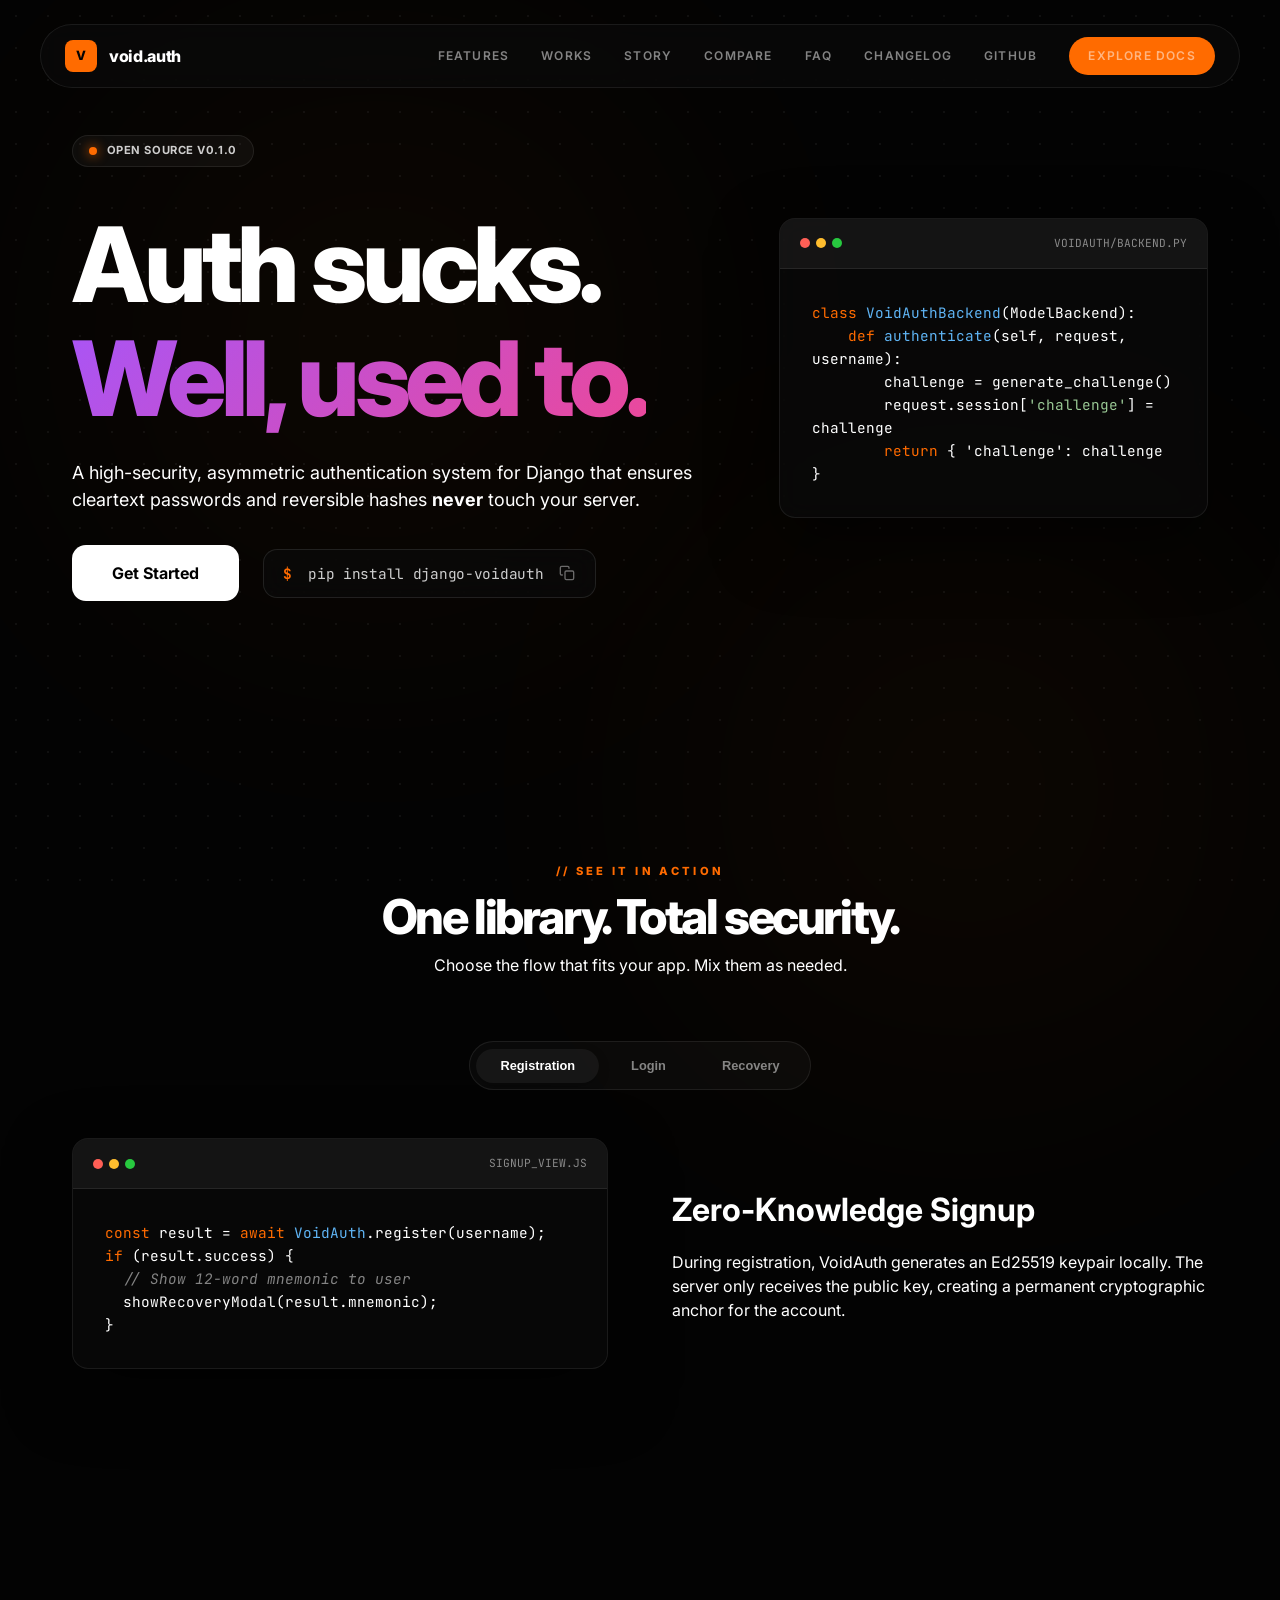
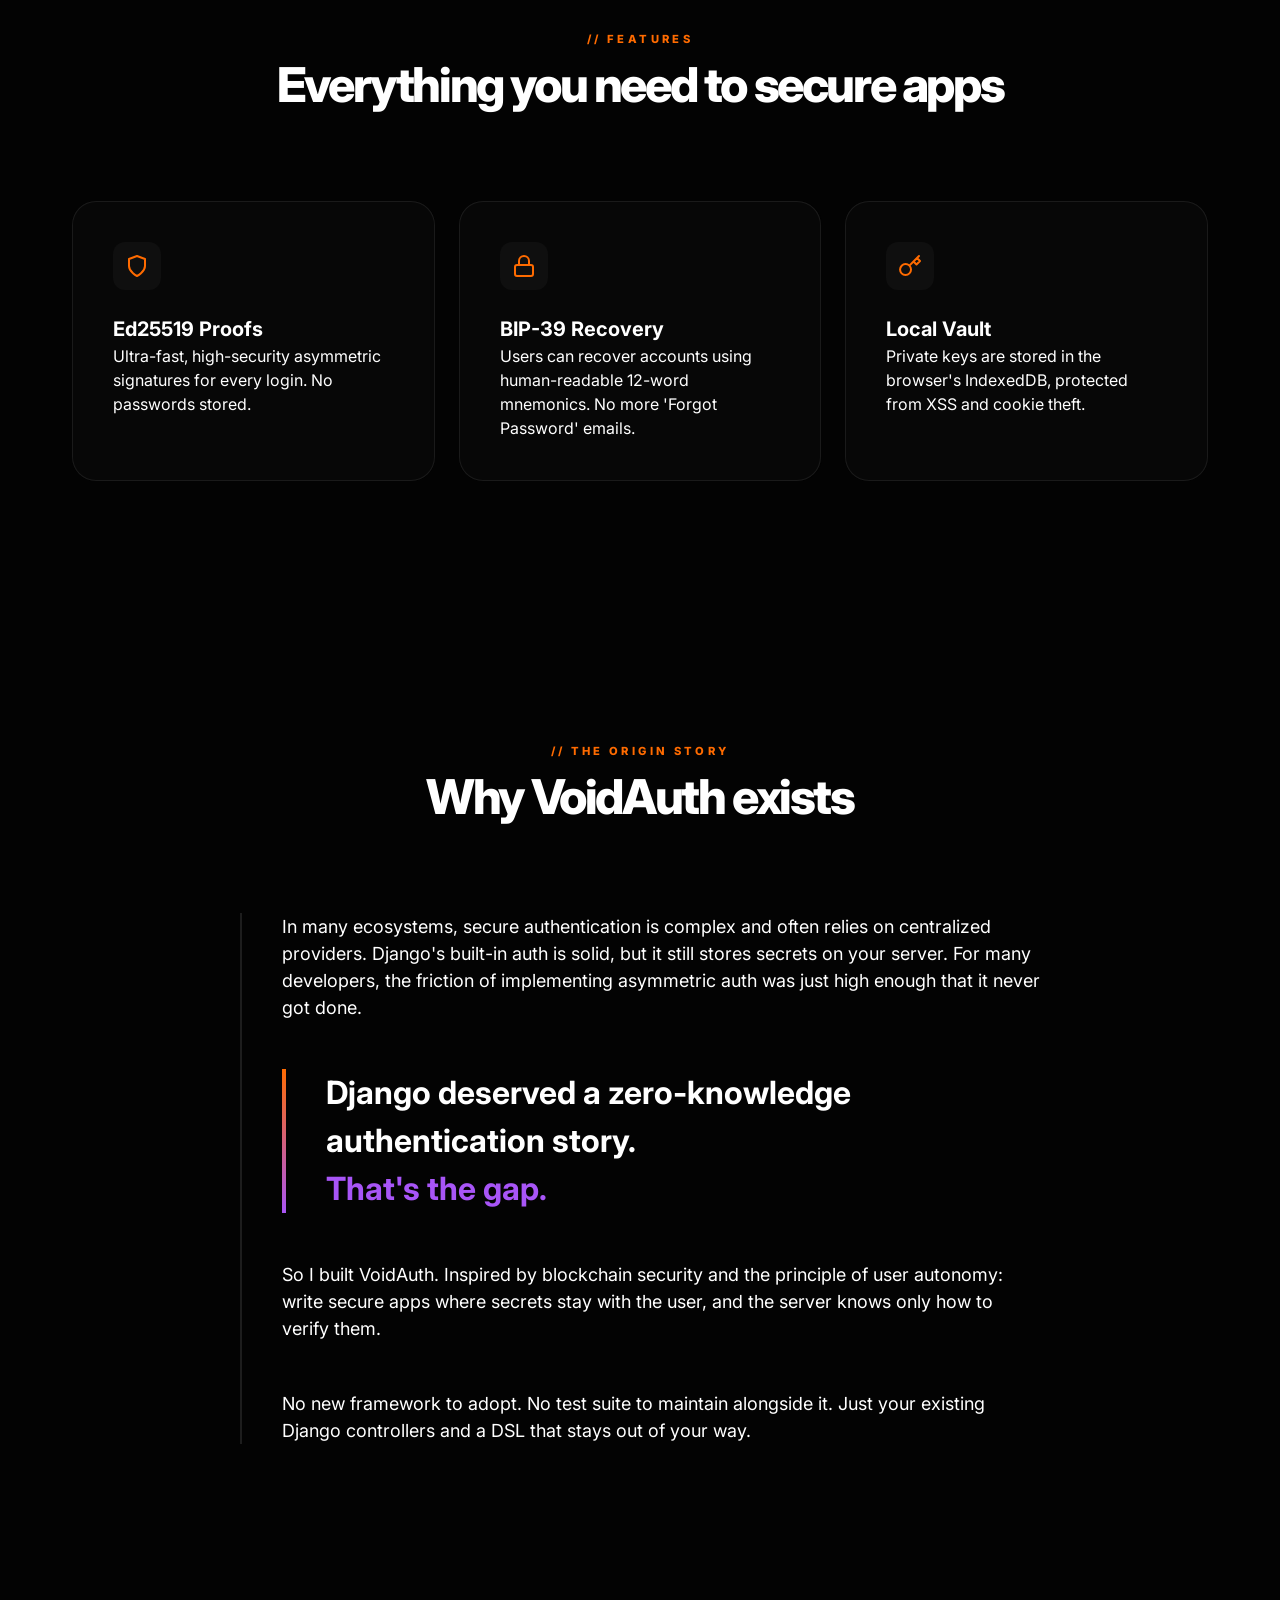
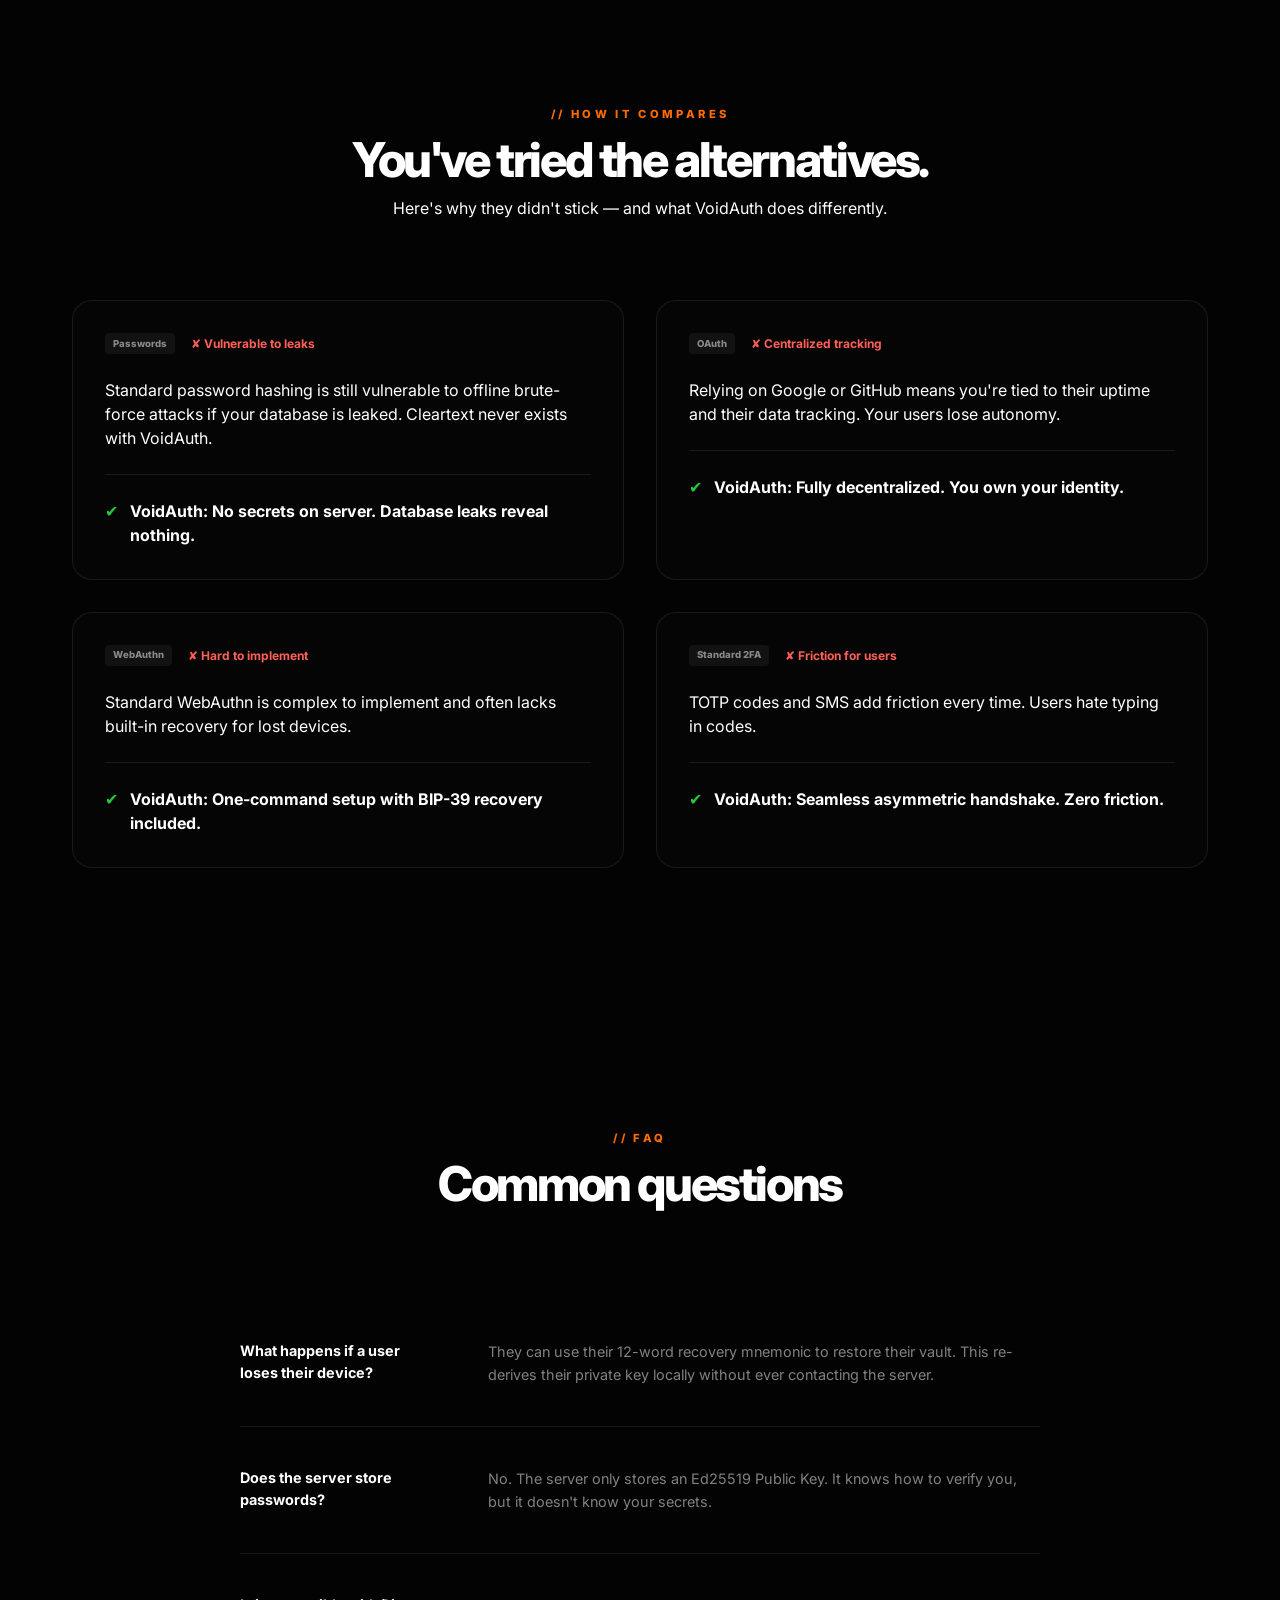
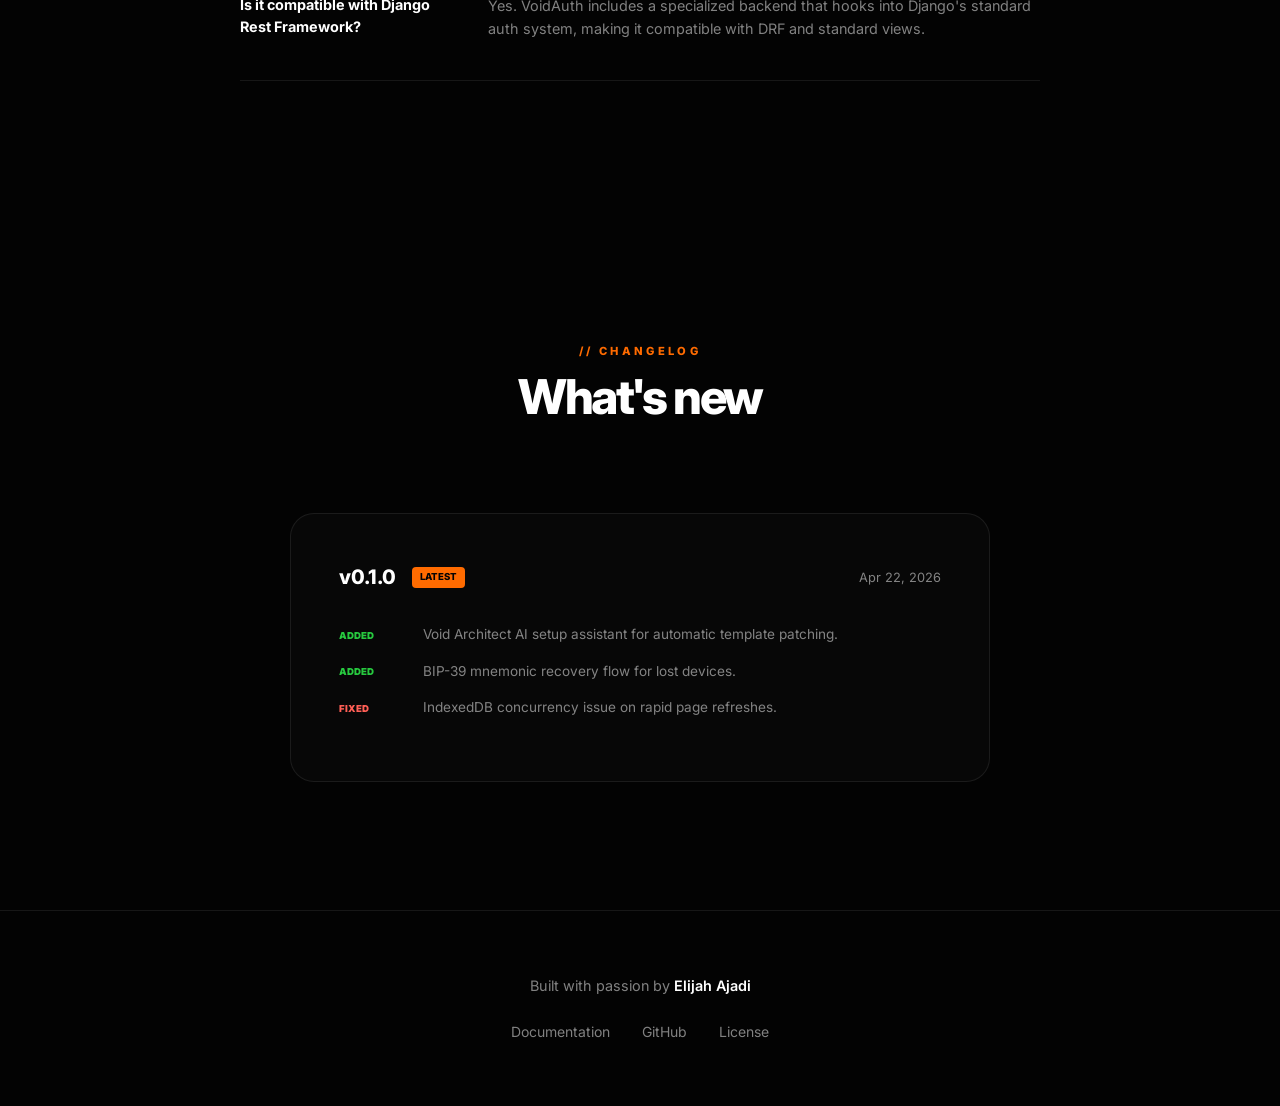
==== commit 8253511a: "feat: improve documentation responsive layout with mobile navigation and mobile-optimized API tables" ====
--- a/docs/index.html
+++ b/docs/index.html
@@ -17,7 +17,7 @@
   <header class="header-pill glass">
     <div class="logo">
       <div class="logo-mark">V</div>
-      <span>void.auth</span>
+      <a href="index.html">void.auth</a>
     </div>
     <nav class="nav-links">
       <a href="#features">Features</a>
@@ -27,10 +27,15 @@
       <a href="#faq">FAQ</a>
       <a href="#changelog">Changelog</a>
       <a href="https://github.com/ELijah-Ajadi/django-voidauth" target="_blank">GitHub</a>
+      <a href="docs.html" class="btn btn-accent header-btn">
+        Explore Docs
+      </a>
     </nav>
-    <a href="docs.html" class="btn btn-accent" style="padding: 0.6rem 1.2rem; border-radius: 999px;">
-      Explore Docs <span style="opacity: 0.5; margin-left: 4px;">⌘K</span>
-    </a>
+    <div class="menu-toggle" id="menu-toggle">
+      <span></span>
+      <span></span>
+      <span></span>
+    </div>
   </header>
 
   <main class="container">
@@ -47,14 +52,14 @@
         <p class="text-lg text-text-secondary leading-relaxed mb-10 max-w-lg">
           A high-security, asymmetric authentication system for Django that ensures cleartext passwords and reversible hashes <strong>never</strong> touch your server.
         </p>
-        <div style="display: flex; align-items: center; gap: 1.5rem; flex-wrap: wrap;">
+        <div class="hero-actions">
           <a href="docs.html" class="btn btn-primary">
             Get Started
           </a>
-          <div class="glass" style="padding: 1rem 1.5rem; border-radius: 14px; font-family: var(--font-mono); font-size: 0.9rem; display: flex; align-items: center; gap: 1rem; border: 1px solid rgba(255,255,255,0.1);">
-            <span style="color: #ff6b00; font-weight: 700;">$</span>
-            <span style="opacity: 0.8; letter-spacing: -0.02em;">pip install django-voidauth</span>
-            <svg width="16" height="16" viewBox="0 0 24 24" fill="none" stroke="currentColor" stroke-width="2" stroke-linecap="round" stroke-linejoin="round" style="margin-left: 1rem; opacity: 0.4;"><rect x="9" y="9" width="13" height="13" rx="2" ry="2"></rect><path d="M5 15H4a2 2 0 0 1-2-2V4a2 2 0 0 1 2-2h9a2 2 0 0 1 2 2v1"></path></svg>
+          <div class="install-pill glass">
+            <span class="prefix">$</span>
+            <span class="cmd">pip install django-voidauth</span>
+            <svg width="16" height="16" viewBox="0 0 24 24" fill="none" stroke="currentColor" stroke-width="2" stroke-linecap="round" stroke-linejoin="round" style="opacity: 0.4;"><rect x="9" y="9" width="13" height="13" rx="2" ry="2"></rect><path d="M5 15H4a2 2 0 0 1-2-2V4a2 2 0 0 1 2-2h9a2 2 0 0 1 2 2v1"></path></svg>
           </div>
         </div>
       </div>
--- a/docs/css/base.css
+++ b/docs/css/base.css
@@ -15,6 +15,24 @@
   /* Brand Gradients */
   --brand-gradient: linear-gradient(135deg, #a855f7 0%, #ec4899 100%);
   --hero-gradient: linear-gradient(135deg, #ffffff 30%, rgba(255, 255, 255, 0.5) 100%);
+
+  /* Responsive Spacing & Layout */
+  --container-padding: 2rem;
+  --section-padding: 8rem;
+}
+
+@media (max-width: 768px) {
+  :root {
+    --container-padding: 1.5rem;
+    --section-padding: 5rem;
+  }
+}
+
+@media (max-width: 480px) {
+  :root {
+    --container-padding: 1rem;
+    --section-padding: 4rem;
+  }
 }
 
 * {
@@ -55,7 +73,7 @@
 .container {
   max-width: 1200px;
   margin: 0 auto;
-  padding: 0 2rem;
+  padding: 0 var(--container-padding);
 }
 
 .text-gradient {
@@ -65,13 +83,25 @@
   background-clip: text;
 }
 
-.text-7xl { font-size: clamp(3.5rem, 8vw, 5rem); }
-.text-8xl { font-size: clamp(4rem, 10vw, 6.5rem); }
+.text-lg { font-size: clamp(1rem, 2.5vw, 1.125rem); }
+.text-xl { font-size: clamp(1.125rem, 3vw, 1.25rem); }
+.text-3xl { font-size: clamp(1.5rem, 5vw, 2rem); }
+.text-5xl { font-size: clamp(2rem, 8vw, 3rem); }
+.text-7xl { font-size: clamp(2.5rem, 10vw, 5rem); }
+.text-8xl { font-size: clamp(2.75rem, 12vw, 6.5rem); }
+
+.font-bold { font-weight: 700; }
 .font-extrabold { font-weight: 800; }
 .tracking-tighter { letter-spacing: -0.05em; }
 .leading-tight { line-height: 1.1; }
-.mb-8 { margin-bottom: 2rem; }
-.mb-10 { margin-bottom: 2.5rem; }
+.mb-4 { margin-bottom: 1rem; }
+.mb-8 { margin-bottom: 1.5rem; }
+.mb-10 { margin-bottom: 2rem; }
+
+section {
+  padding: var(--section-padding) 0;
+  position: relative;
+}
 
 .glass {
   background: var(--glass-bg);
@@ -94,8 +124,8 @@
 
 .bloom {
   position: absolute;
-  width: 500px;
-  height: 500px;
+  width: min(500px, 100vw);
+  height: min(500px, 100vw);
   background: var(--accent);
   filter: blur(150px);
   opacity: 0.05;
--- a/docs/css/layout.css
+++ b/docs/css/layout.css
@@ -4,19 +4,20 @@
   top: 1.5rem;
   left: 50%;
   transform: translateX(-50%);
-  height: 56px;
+  width: min(1200px, calc(100% - 2 * var(--container-padding)));
+  height: 64px;
   padding: 0 1.5rem;
   border-radius: 999px;
   display: flex;
   align-items: center;
-  gap: 2rem;
+  justify-content: space-between;
   z-index: 1000;
   transition: all 0.3s cubic-bezier(0.4, 0, 0.2, 1);
 }
 
 .header-pill.scrolled {
   top: 1rem;
-  height: 48px;
+  height: 56px;
   background: rgba(10, 10, 10, 0.9);
   box-shadow: 0 8px 32px rgba(0, 0, 0, 0.4);
 }
@@ -31,21 +32,21 @@
 }
 
 .logo-mark {
-  width: 28px;
-  height: 28px;
+  width: 32px;
+  height: 32px;
   background: var(--accent);
   color: var(--bg);
-  border-radius: 6px;
+  border-radius: 8px;
   display: flex;
   align-items: center;
   justify-content: center;
-  font-size: 0.75rem;
+  font-size: 0.8rem;
 }
 
 .nav-links {
   display: flex;
   align-items: center;
-  gap: 1.5rem;
+  gap: 2rem;
 }
 
 .nav-links a {
@@ -60,24 +61,90 @@
   color: var(--text-primary);
 }
 
+/* Mobile Menu Toggle */
+.menu-toggle {
+  display: none;
+  flex-direction: column;
+  gap: 5px;
+  cursor: pointer;
+  z-index: 2000;
+  padding: 10px;
+  border-radius: 8px;
+  transition: all 0.3s ease;
+}
+
+.menu-toggle span {
+  display: block;
+  width: 22px;
+  height: 2px;
+  background: var(--text-primary);
+  transition: all 0.3s cubic-bezier(0.4, 0, 0.2, 1);
+  transform-origin: center;
+}
+
+/* Hamburger Animation */
+.menu-toggle.active span:nth-child(1) {
+  transform: translateY(7px) rotate(45deg);
+}
+
+.menu-toggle.active span:nth-child(2) {
+  opacity: 0;
+  transform: translateX(10px);
+}
+
+.menu-toggle.active span:nth-child(3) {
+  transform: translateY(-7px) rotate(-45deg);
+}
+
+@media (max-width: 968px) {
+  .menu-toggle {
+    display: flex;
+  }
+
+  .nav-links {
+    position: fixed;
+    top: 0;
+    right: -100%;
+    width: 280px;
+    height: 100vh;
+    background: var(--bg);
+    border-left: 1px solid var(--border);
+    flex-direction: column;
+    justify-content: center;
+    gap: 2rem;
+    padding: 2rem;
+    transition: all 0.4s cubic-bezier(0.4, 0, 0.2, 1);
+    z-index: 1000;
+  }
+
+  .nav-links.active {
+    right: 0;
+  }
+
+  .header-pill {
+    width: calc(100% - 2 * var(--container-padding));
+    border-radius: 20px;
+  }
+}
+
 /* Sections */
 section {
-  padding: 8rem 0;
-  position: relative;
+  padding: var(--section-padding) 0;
 }
 
 .hero {
-  padding-top: 12rem;
+  padding-top: clamp(8rem, 15vh, 12rem);
   display: grid;
   grid-template-columns: 1.2fr 0.8fr;
   gap: 4rem;
   align-items: center;
 }
 
-@media (max-width: 968px) {
+@media (max-width: 1024px) {
   .hero {
     grid-template-columns: 1fr;
     text-align: center;
+    gap: 4rem;
   }
   
   .hero-content {
@@ -99,6 +166,7 @@
   display: flex;
   justify-content: center;
   gap: 2rem;
+  flex-wrap: wrap;
   font-size: 0.875rem;
   color: var(--text-secondary);
 }
--- a/docs/css/components.css
+++ b/docs/css/components.css
@@ -10,6 +10,7 @@
   cursor: pointer;
   transition: all 0.2s ease;
   border: none;
+  white-space: nowrap;
 }
 
 .btn-primary {
@@ -41,6 +42,12 @@
   color: var(--bg);
 }
 
+.header-btn {
+  padding: 0.6rem 1.2rem;
+  border-radius: 999px;
+  font-size: 0.75rem;
+}
+
 /* Badge */
 .badge {
   display: inline-flex;
@@ -66,10 +73,53 @@
   box-shadow: 0 0 12px #ff6b00;
 }
 
+/* Hero Actions */
+.hero-actions {
+  display: flex;
+  align-items: center;
+  gap: 1.5rem;
+  flex-wrap: wrap;
+}
+
+@media (max-width: 768px) {
+  .hero-actions {
+    justify-content: center;
+    gap: 1rem;
+  }
+}
+
+.install-pill {
+  padding: 0.8rem 1.2rem;
+  border-radius: 14px;
+  font-family: var(--font-mono);
+  font-size: 0.9rem;
+  display: flex;
+  align-items: center;
+  gap: 1rem;
+  border: 1px solid rgba(255,255,255,0.1);
+}
+
+.install-pill .prefix {
+  color: var(--accent);
+  font-weight: 700;
+}
+
+.install-pill .cmd {
+  opacity: 0.8;
+  letter-spacing: -0.02em;
+}
+
+@media (max-width: 480px) {
+  .install-pill {
+    font-size: 0.75rem;
+    padding: 0.6rem 1rem;
+  }
+}
+
 /* Feature Cards */
 .features-grid {
   display: grid;
-  grid-template-columns: repeat(auto-fit, minmax(300px, 1fr));
+  grid-template-columns: repeat(auto-fit, minmax(280px, 1fr));
   gap: 1.5rem;
 }
 
@@ -77,6 +127,12 @@
   padding: 2.5rem;
   border-radius: 24px;
   transition: all 0.3s ease;
+}
+
+@media (max-width: 768px) {
+  .card {
+    padding: 1.5rem;
+  }
 }
 
 .card:hover {
@@ -102,6 +158,7 @@
   border-radius: 16px;
   overflow: hidden;
   box-shadow: 0 24px 64px rgba(0, 0, 0, 0.5);
+  width: 100%;
 }
 
 .terminal-header {
@@ -140,12 +197,20 @@
   font-family: var(--font-mono);
   font-size: 0.9rem;
   line-height: 1.6;
+  overflow-x: auto;
 }
 
 .code-keyword { color: var(--accent); }
 .code-class { color: #5fb4f4; }
 .code-string { color: #99c794; }
 .code-comment { color: var(--text-secondary); font-style: italic; }
+
+@media (max-width: 768px) {
+  .terminal-body {
+    padding: 1.5rem;
+    font-size: 0.8rem;
+  }
+}
 
 /* Tabs */
 .tabs-container {
@@ -163,6 +228,13 @@
   border-radius: 999px;
   border: 1px solid var(--border);
   margin-bottom: 3rem;
+  max-width: 100%;
+  overflow-x: auto;
+  scrollbar-width: none;
+}
+
+.tabs-nav::-webkit-scrollbar {
+  display: none;
 }
 
 .tab-btn {
@@ -175,6 +247,7 @@
   font-weight: 700;
   cursor: pointer;
   transition: all 0.2s ease;
+  white-space: nowrap;
 }
 
 .tab-btn.active {
@@ -192,6 +265,19 @@
   display: flex;
   gap: 4rem;
   align-items: center;
+}
+
+@media (max-width: 1024px) {
+  .tab-content.active {
+    flex-direction: column-reverse;
+    gap: 3rem;
+    text-align: center;
+  }
+  
+  .tabs-nav {
+    border-radius: 20px;
+    padding: 0.5rem;
+  }
 }
 
 /* Comparison Cards */
@@ -201,11 +287,24 @@
   gap: 2rem;
 }
 
+@media (max-width: 768px) {
+  .comparison-grid {
+    grid-template-columns: 1fr;
+    gap: 1.5rem;
+  }
+}
+
 .comp-card {
   background: rgba(255, 255, 255, 0.01);
   border: 1px solid var(--border);
   border-radius: 20px;
   padding: 2rem;
+}
+
+@media (max-width: 480px) {
+  .comp-card {
+    padding: 1.5rem;
+  }
 }
 
 .comp-header {
@@ -255,6 +354,14 @@
   gap: 3rem;
   padding: 2.5rem 0;
   border-bottom: 1px solid var(--border);
+}
+
+@media (max-width: 768px) {
+  .faq-item {
+    grid-template-columns: 1fr;
+    gap: 1rem;
+    padding: 1.5rem 0;
+  }
 }
 
 .faq-q {
@@ -279,6 +386,12 @@
   padding: 3rem;
 }
 
+@media (max-width: 768px) {
+  .changelog-card {
+    padding: 2rem 1.5rem;
+  }
+}
+
 .version-tag {
   display: flex;
   align-items: center;
@@ -322,3 +435,13 @@
   font-size: 0.85rem;
   color: var(--text-secondary);
 }
+
+/* Docs Specific */
+.version-badge {
+  padding: 0.4rem 0.8rem;
+  border-radius: 999px;
+  font-size: 0.7rem;
+  font-weight: 800;
+  color: var(--accent);
+  border: 1px solid var(--accent);
+}
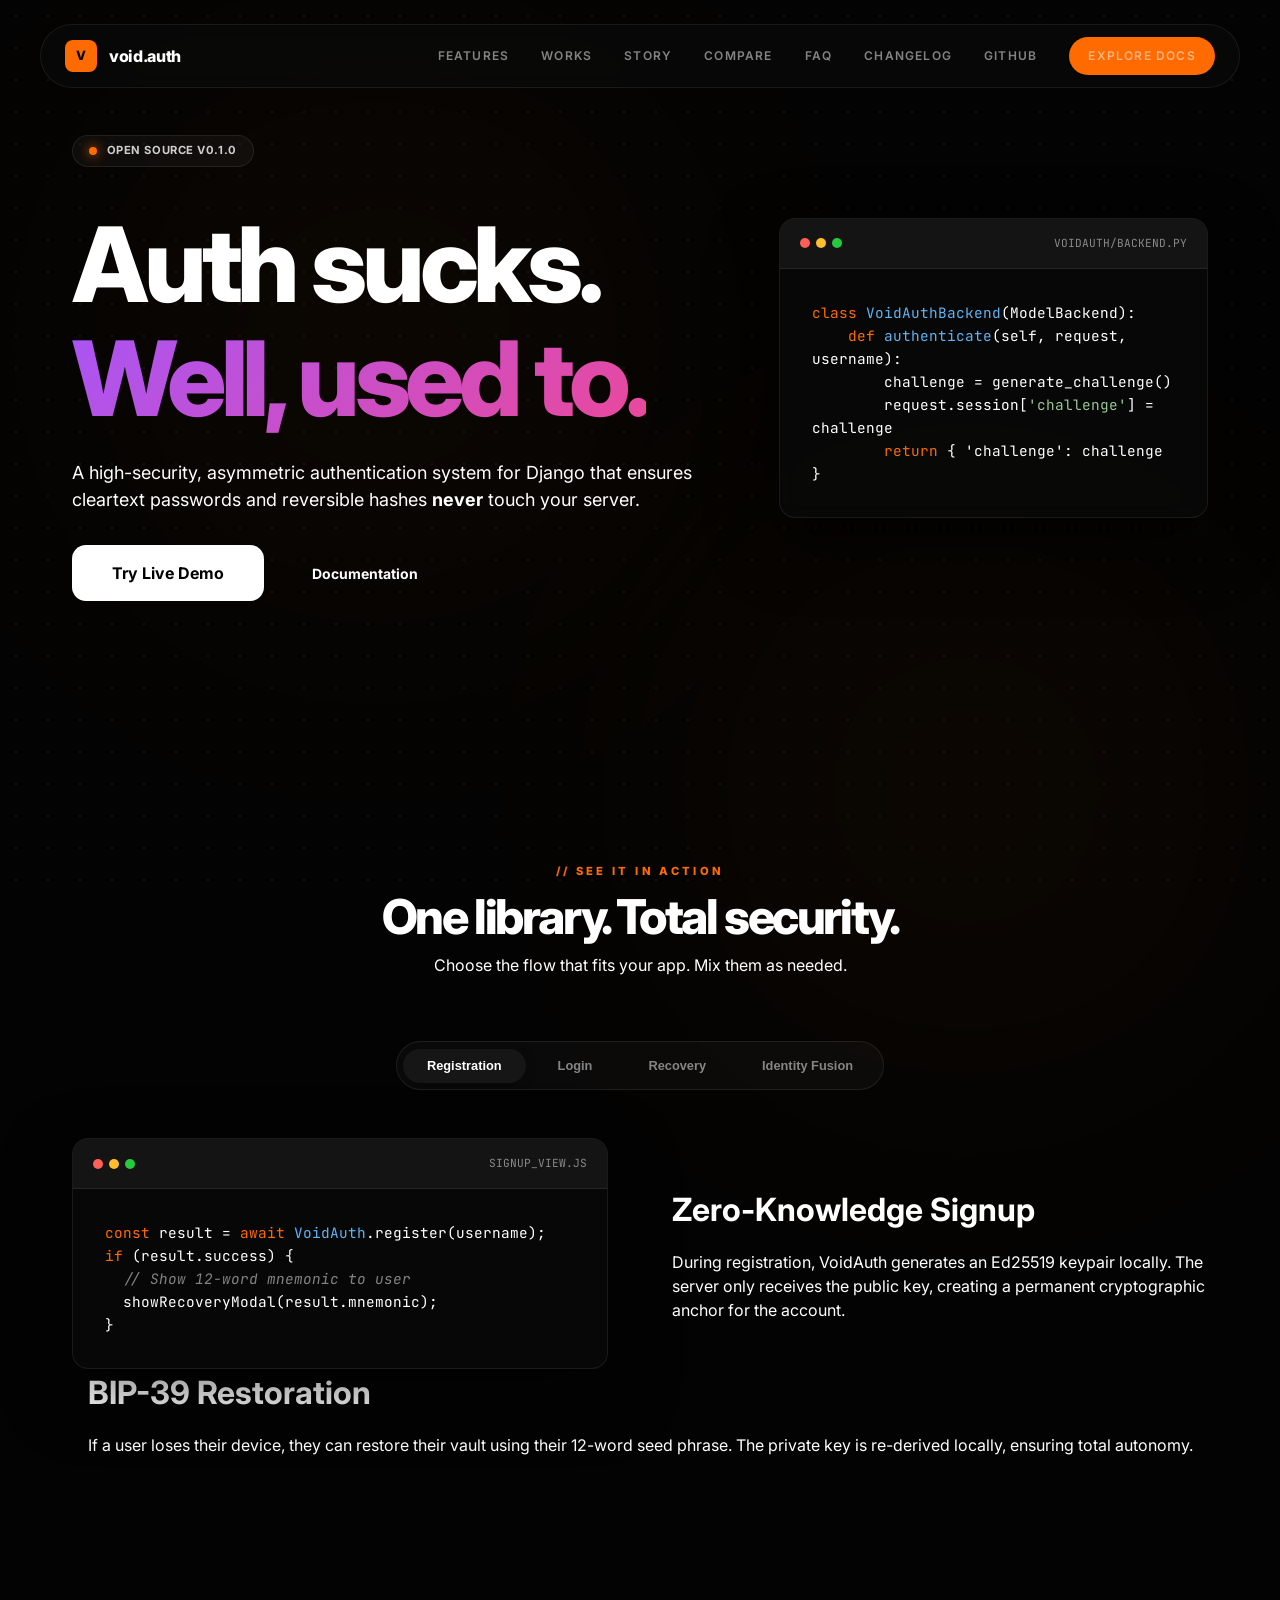
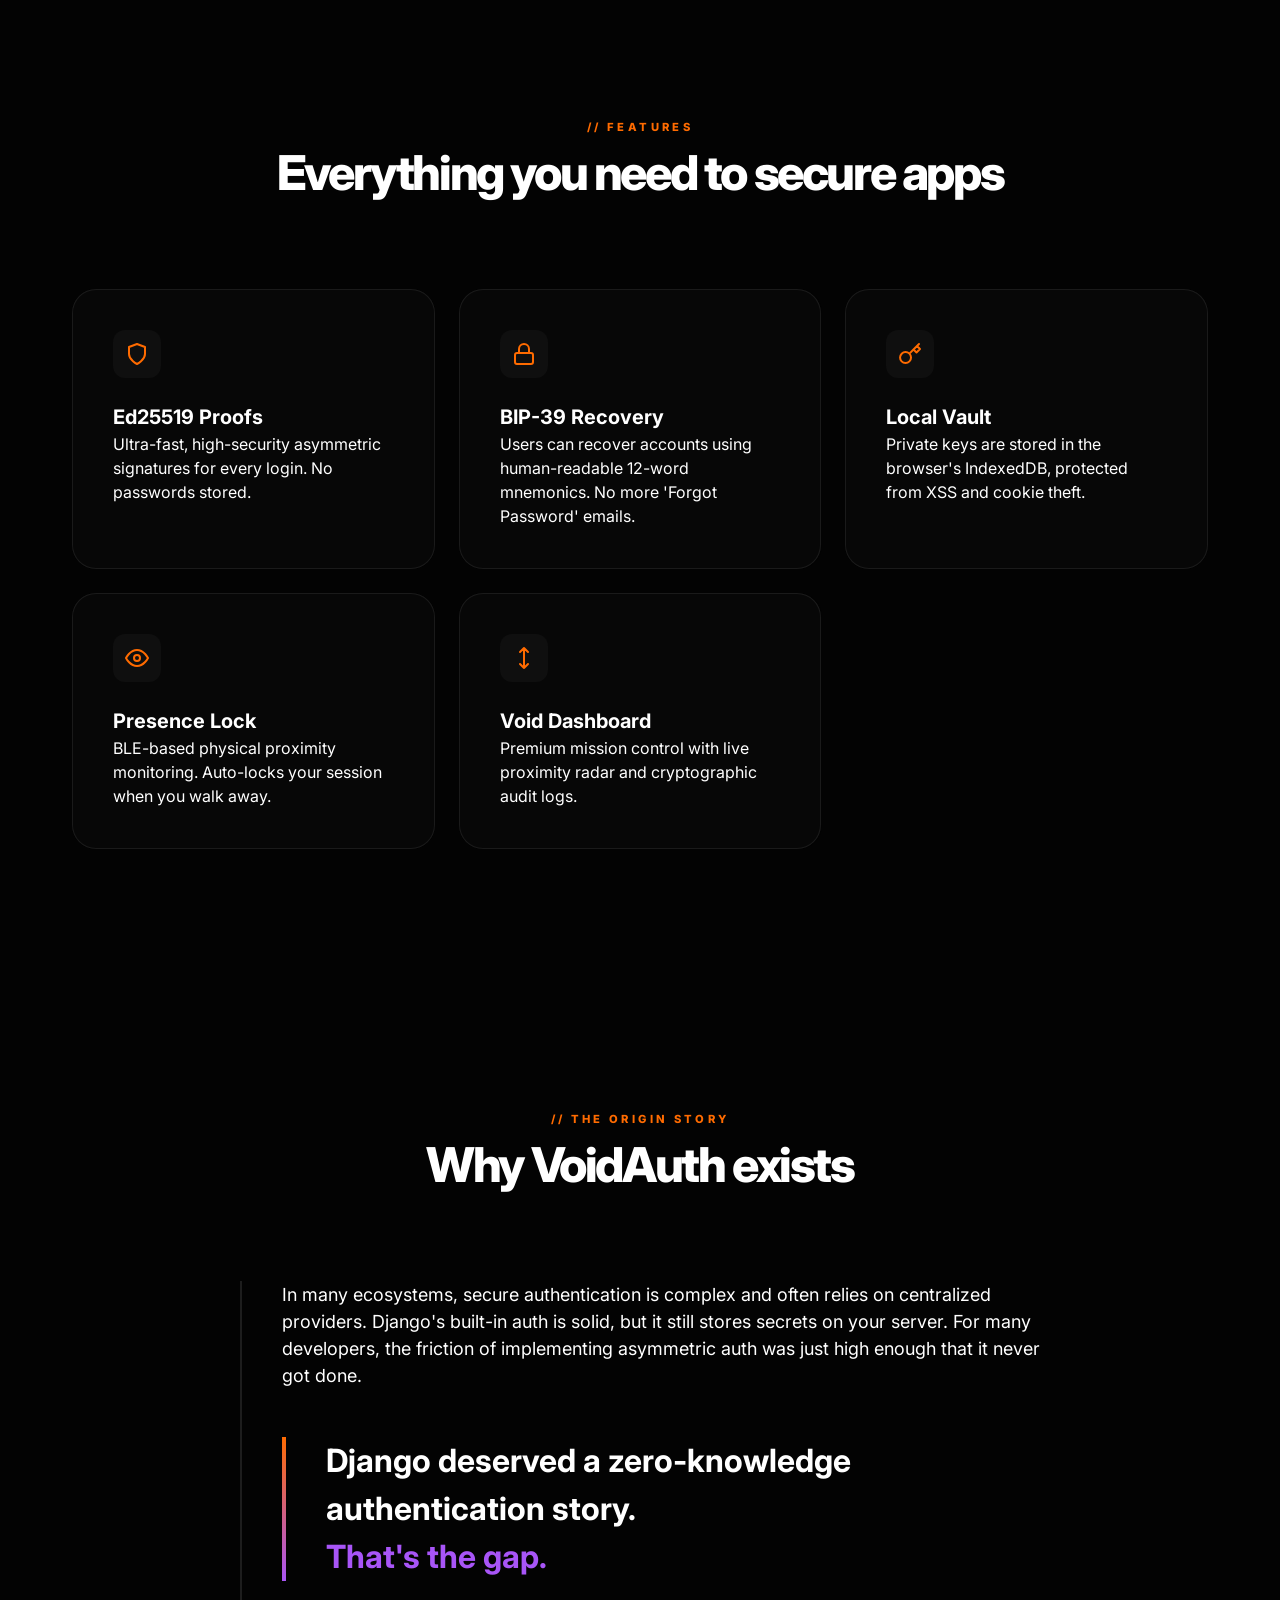
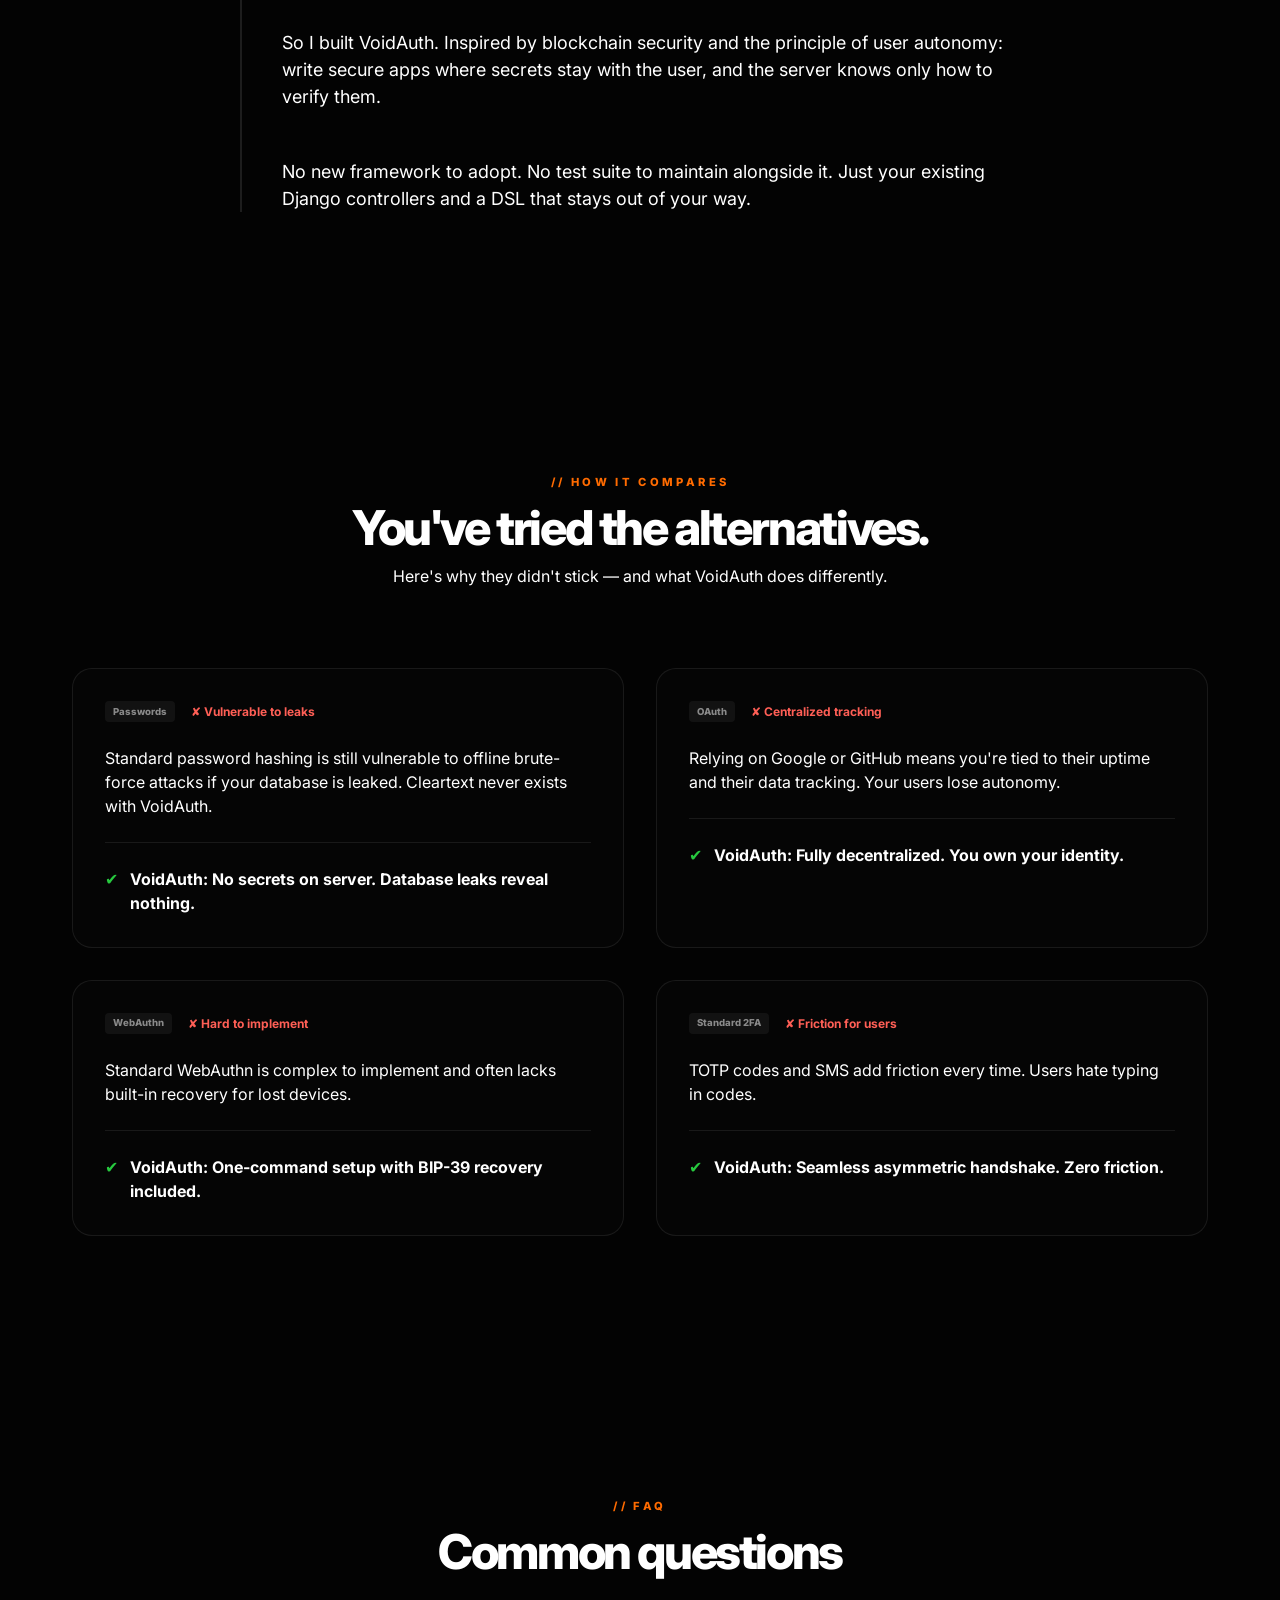
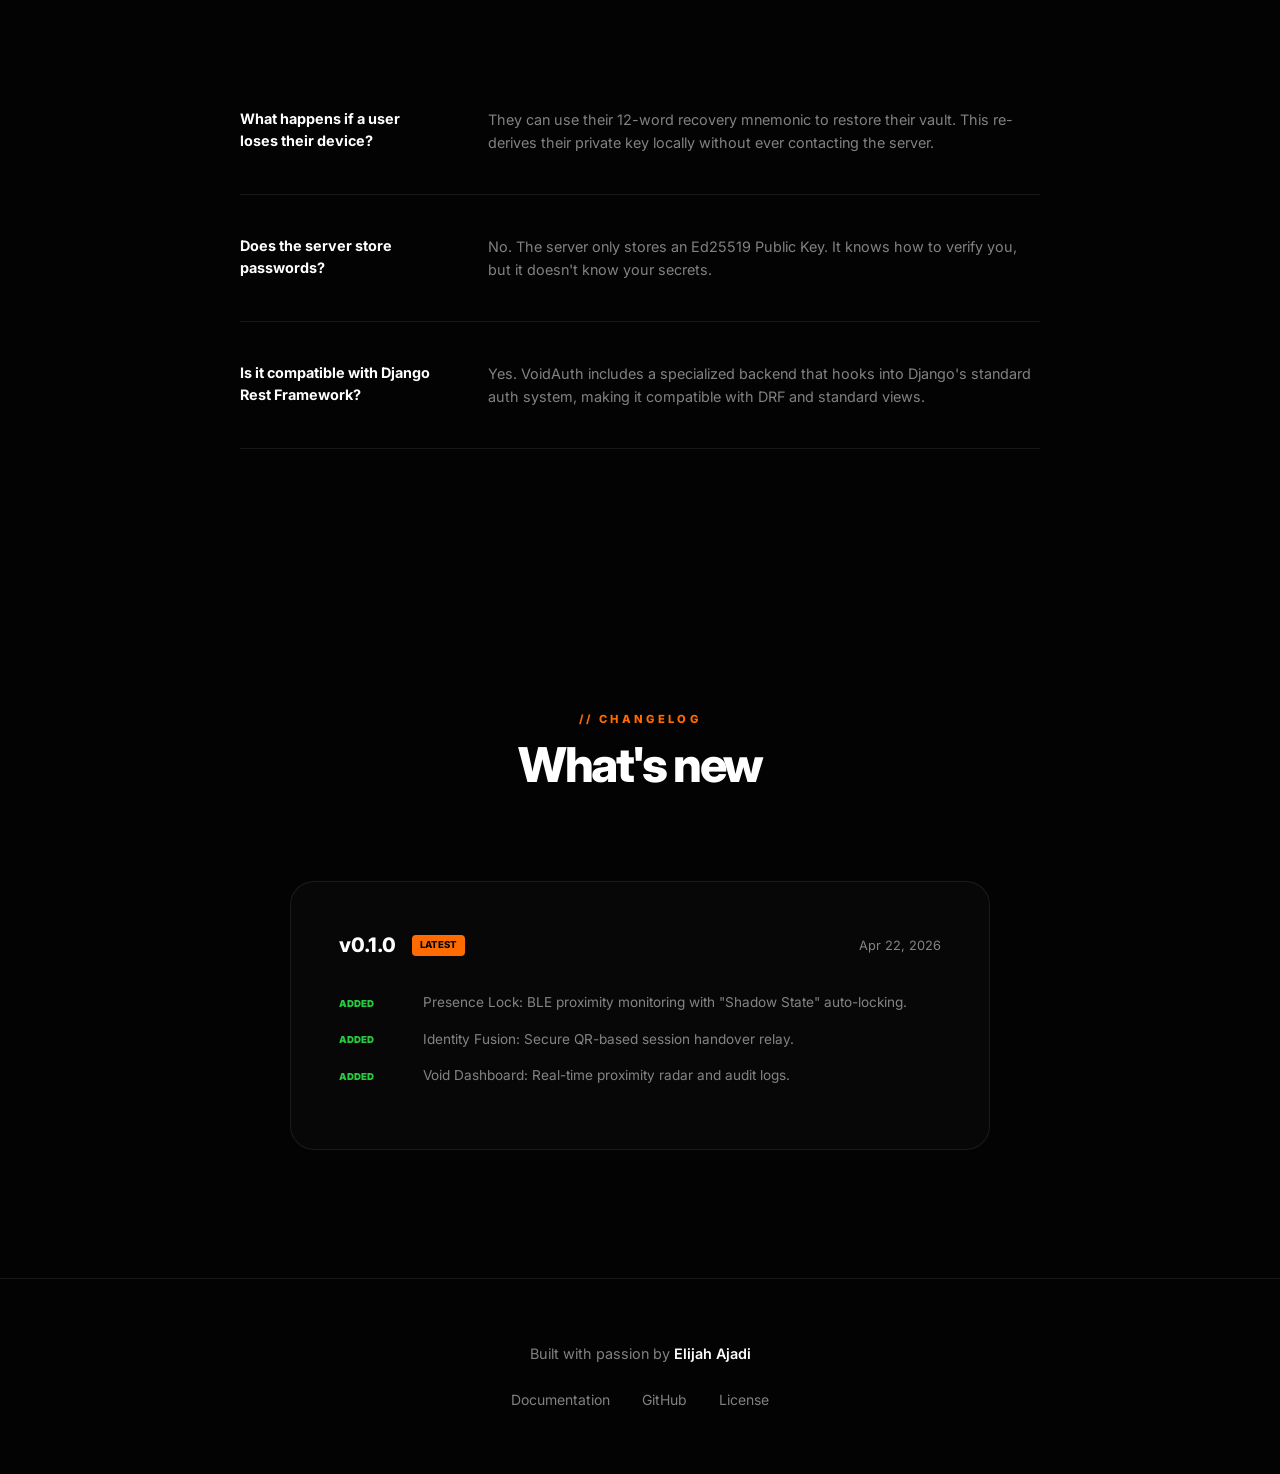
==== commit f9144645: "push for vercel" ====
--- a/docs/index.html
+++ b/docs/index.html
@@ -53,14 +53,12 @@
           A high-security, asymmetric authentication system for Django that ensures cleartext passwords and reversible hashes <strong>never</strong> touch your server.
         </p>
         <div class="hero-actions">
-          <a href="docs.html" class="btn btn-primary">
-            Get Started
+          <a href="https://django-voidauth.onrender.com/" target="_blank" class="btn btn-primary">
+            Try Live Demo
           </a>
-          <div class="install-pill glass">
-            <span class="prefix">$</span>
-            <span class="cmd">pip install django-voidauth</span>
-            <svg width="16" height="16" viewBox="0 0 24 24" fill="none" stroke="currentColor" stroke-width="2" stroke-linecap="round" stroke-linejoin="round" style="opacity: 0.4;"><rect x="9" y="9" width="13" height="13" rx="2" ry="2"></rect><path d="M5 15H4a2 2 0 0 1-2-2V4a2 2 0 0 1 2-2h9a2 2 0 0 1 2 2v1"></path></svg>
-          </div>
+          <a href="docs.html" class="btn btn-secondary">
+            Documentation
+          </a>
         </div>
       </div>
 
@@ -96,6 +94,7 @@
           <button class="tab-btn active" data-tab="registration">Registration</button>
           <button class="tab-btn" data-tab="login">Login</button>
           <button class="tab-btn" data-tab="recovery">Recovery</button>
+          <button class="tab-btn" data-tab="fusion">Identity Fusion</button>
         </div>
 
         <div class="tab-content active" id="registration">
@@ -143,22 +142,29 @@
           </div>
         </div>
 
-        <div class="tab-content" id="recovery">
+          <div style="flex: 1;">
+            <h3 class="text-3xl font-bold mb-4">BIP-39 Restoration</h3>
+            <p class="text-text-secondary leading-relaxed">If a user loses their device, they can restore their vault using their 12-word seed phrase. The private key is re-derived locally, ensuring total autonomy.</p>
+          </div>
+        </div>
+
+        <div class="tab-content" id="fusion">
           <div style="flex: 1;">
             <div class="terminal glass">
               <div class="terminal-header">
                 <div class="terminal-dots"><div class="dot red"></div><div class="dot yellow"></div><div class="dot green"></div></div>
-                <span class="terminal-title">recovery_view.js</span>
+                <span class="terminal-title">handover_relay.js</span>
               </div>
               <div class="terminal-body">
-                <span class="code-keyword">await</span> <span class="code-class">VoidAuth</span>.recover(username, mnemonic);<br>
-                <span class="code-comment">// Private key restored to Vault</span>
+                <span class="code-comment">// Authorized device generates QR proof</span><br>
+                <span class="code-keyword">const</span> proof = <span class="code-keyword">await</span> <span class="code-class">VoidAuth</span>.signHandover(challenge);<br>
+                showQRCode(proof);
               </div>
             </div>
           </div>
           <div style="flex: 1;">
-            <h3 class="text-3xl font-bold mb-4">BIP-39 Restoration</h3>
-            <p class="text-text-secondary leading-relaxed">If a user loses their device, they can restore their vault using their 12-word seed phrase. The private key is re-derived locally, ensuring total autonomy.</p>
+            <h3 class="text-3xl font-bold mb-4">Identity-Presence Fusion</h3>
+            <p class="text-text-secondary leading-relaxed">Bridge your session to new devices without typing a single word. Scan a secure QR from a trusted device to handover your identity instantly and securely.</p>
           </div>
         </div>
       </div>
@@ -193,6 +199,22 @@
           </div>
           <h3 class="text-xl font-bold mb-3">Local Vault</h3>
           <p class="text-text-secondary text-sm leading-relaxed">Private keys are stored in the browser's IndexedDB, protected from XSS and cookie theft.</p>
+        </div>
+
+        <div class="card glass">
+          <div class="card-icon">
+            <svg width="24" height="24" viewBox="0 0 24 24" fill="none" stroke="currentColor" stroke-width="2" stroke-linecap="round" stroke-linejoin="round"><path d="M1 12s4-8 11-8 11 8 11 8-4 8-11 8-11-8-11-8z"></path><circle cx="12" cy="12" r="3"></circle></svg>
+          </div>
+          <h3 class="text-xl font-bold mb-3">Presence Lock</h3>
+          <p class="text-text-secondary text-sm leading-relaxed">BLE-based physical proximity monitoring. Auto-locks your session when you walk away.</p>
+        </div>
+
+        <div class="card glass">
+          <div class="card-icon">
+            <svg width="24" height="24" viewBox="0 0 24 24" fill="none" stroke="currentColor" stroke-width="2" stroke-linecap="round" stroke-linejoin="round"><path d="M12 2v20m0-20l-4 4m4-4l4 4M12 22l-4-4m4 4l4-4"></path></svg>
+          </div>
+          <h3 class="text-xl font-bold mb-3">Void Dashboard</h3>
+          <p class="text-text-secondary text-sm leading-relaxed">Premium mission control with live proximity radar and cryptographic audit logs.</p>
         </div>
       </div>
     </section>
@@ -325,15 +347,15 @@
         </div>
         <div class="change-item">
           <span class="change-type type-added">Added</span>
-          <p class="change-desc">Void Architect AI setup assistant for automatic template patching.</p>
+          <p class="change-desc">Presence Lock: BLE proximity monitoring with "Shadow State" auto-locking.</p>
         </div>
         <div class="change-item">
           <span class="change-type type-added">Added</span>
-          <p class="change-desc">BIP-39 mnemonic recovery flow for lost devices.</p>
+          <p class="change-desc">Identity Fusion: Secure QR-based session handover relay.</p>
         </div>
         <div class="change-item">
-          <span class="change-type type-fixed">Fixed</span>
-          <p class="change-desc">IndexedDB concurrency issue on rapid page refreshes.</p>
+          <span class="change-type type-added">Added</span>
+          <p class="change-desc">Void Dashboard: Real-time proximity radar and audit logs.</p>
         </div>
       </div>
     </section>
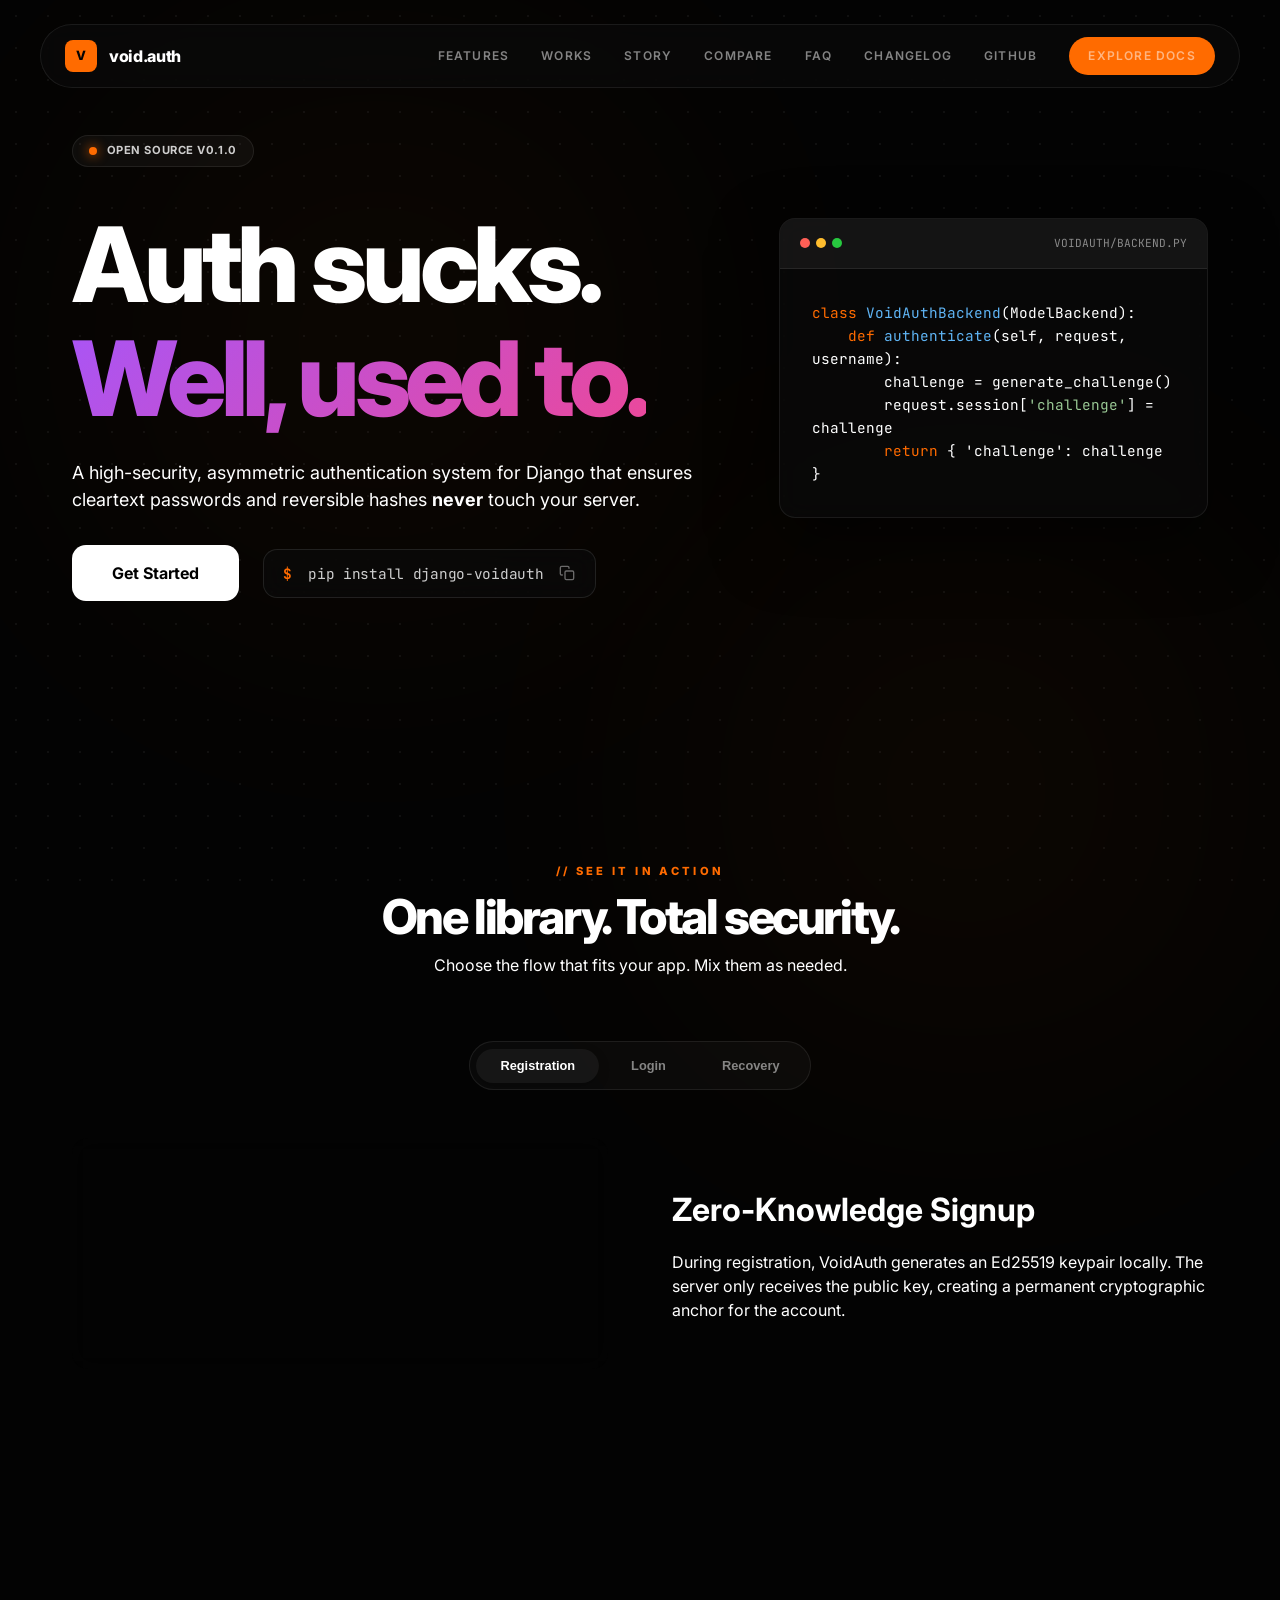
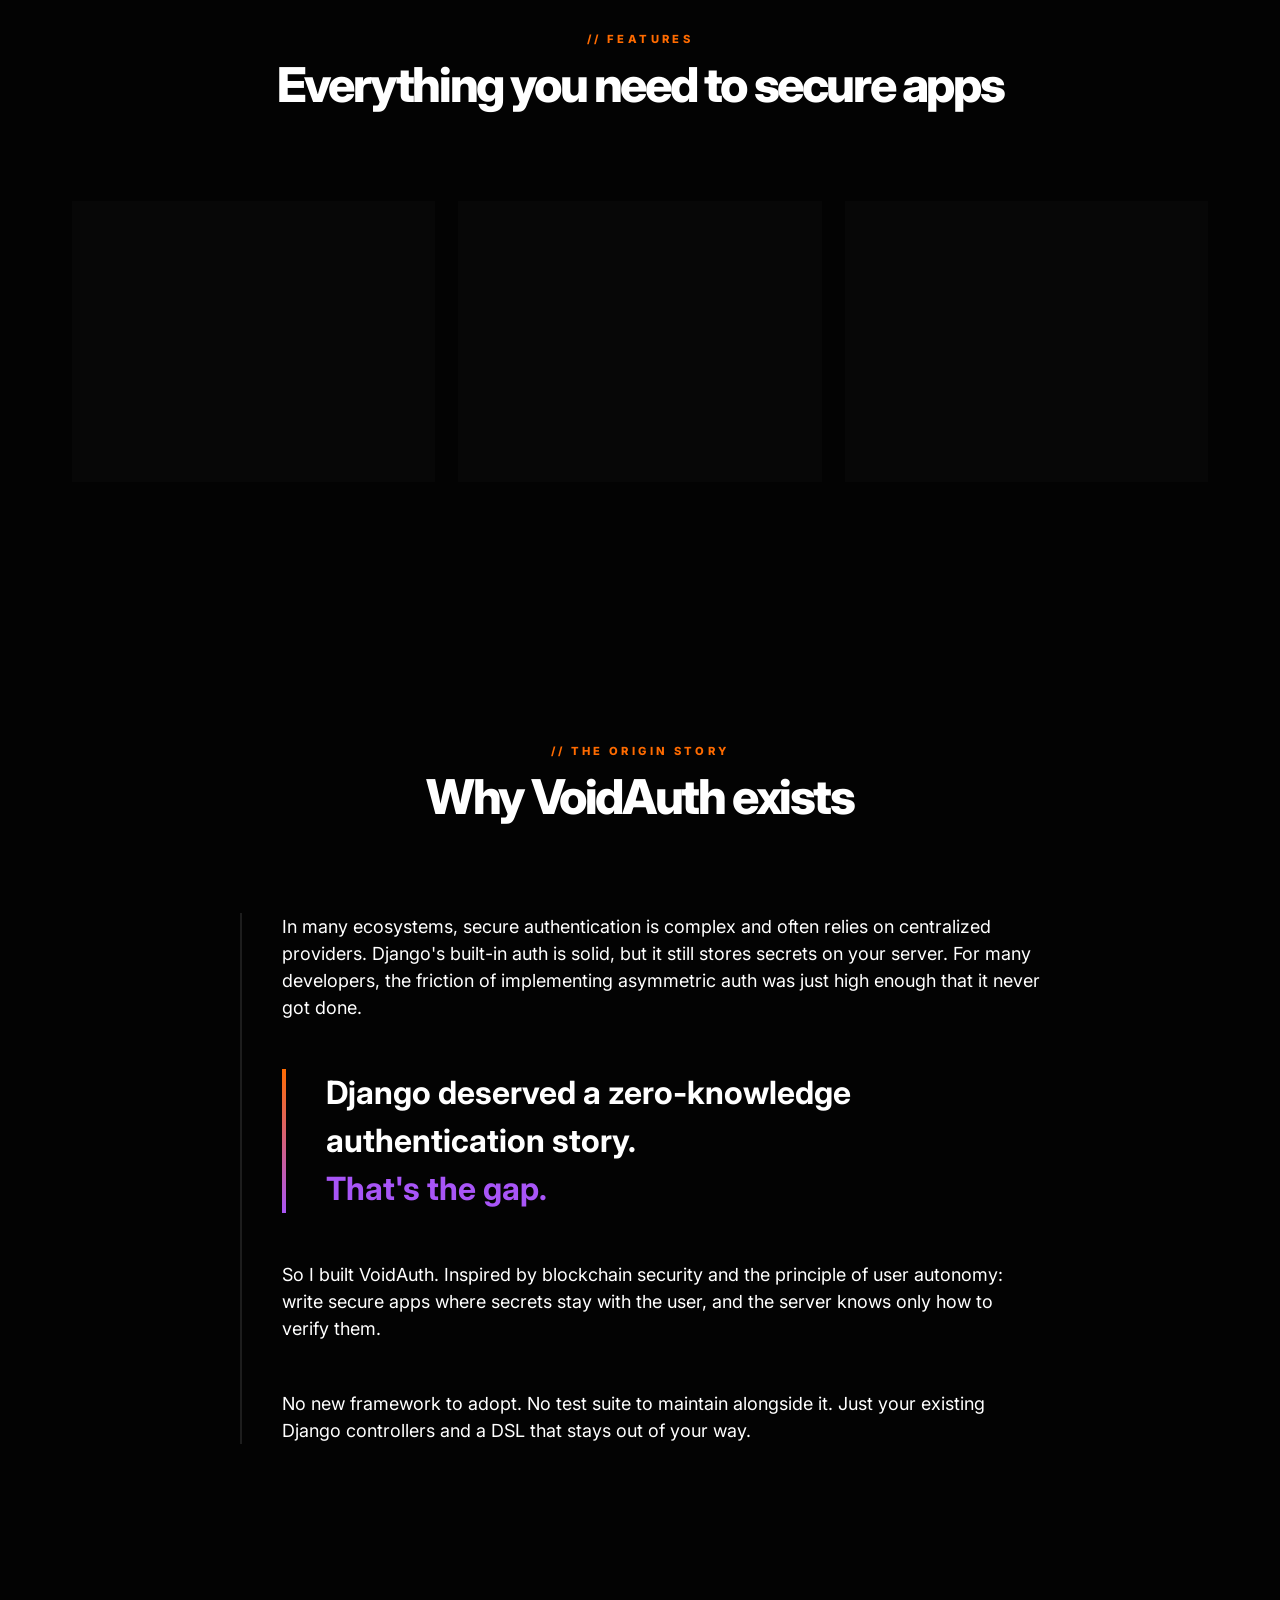
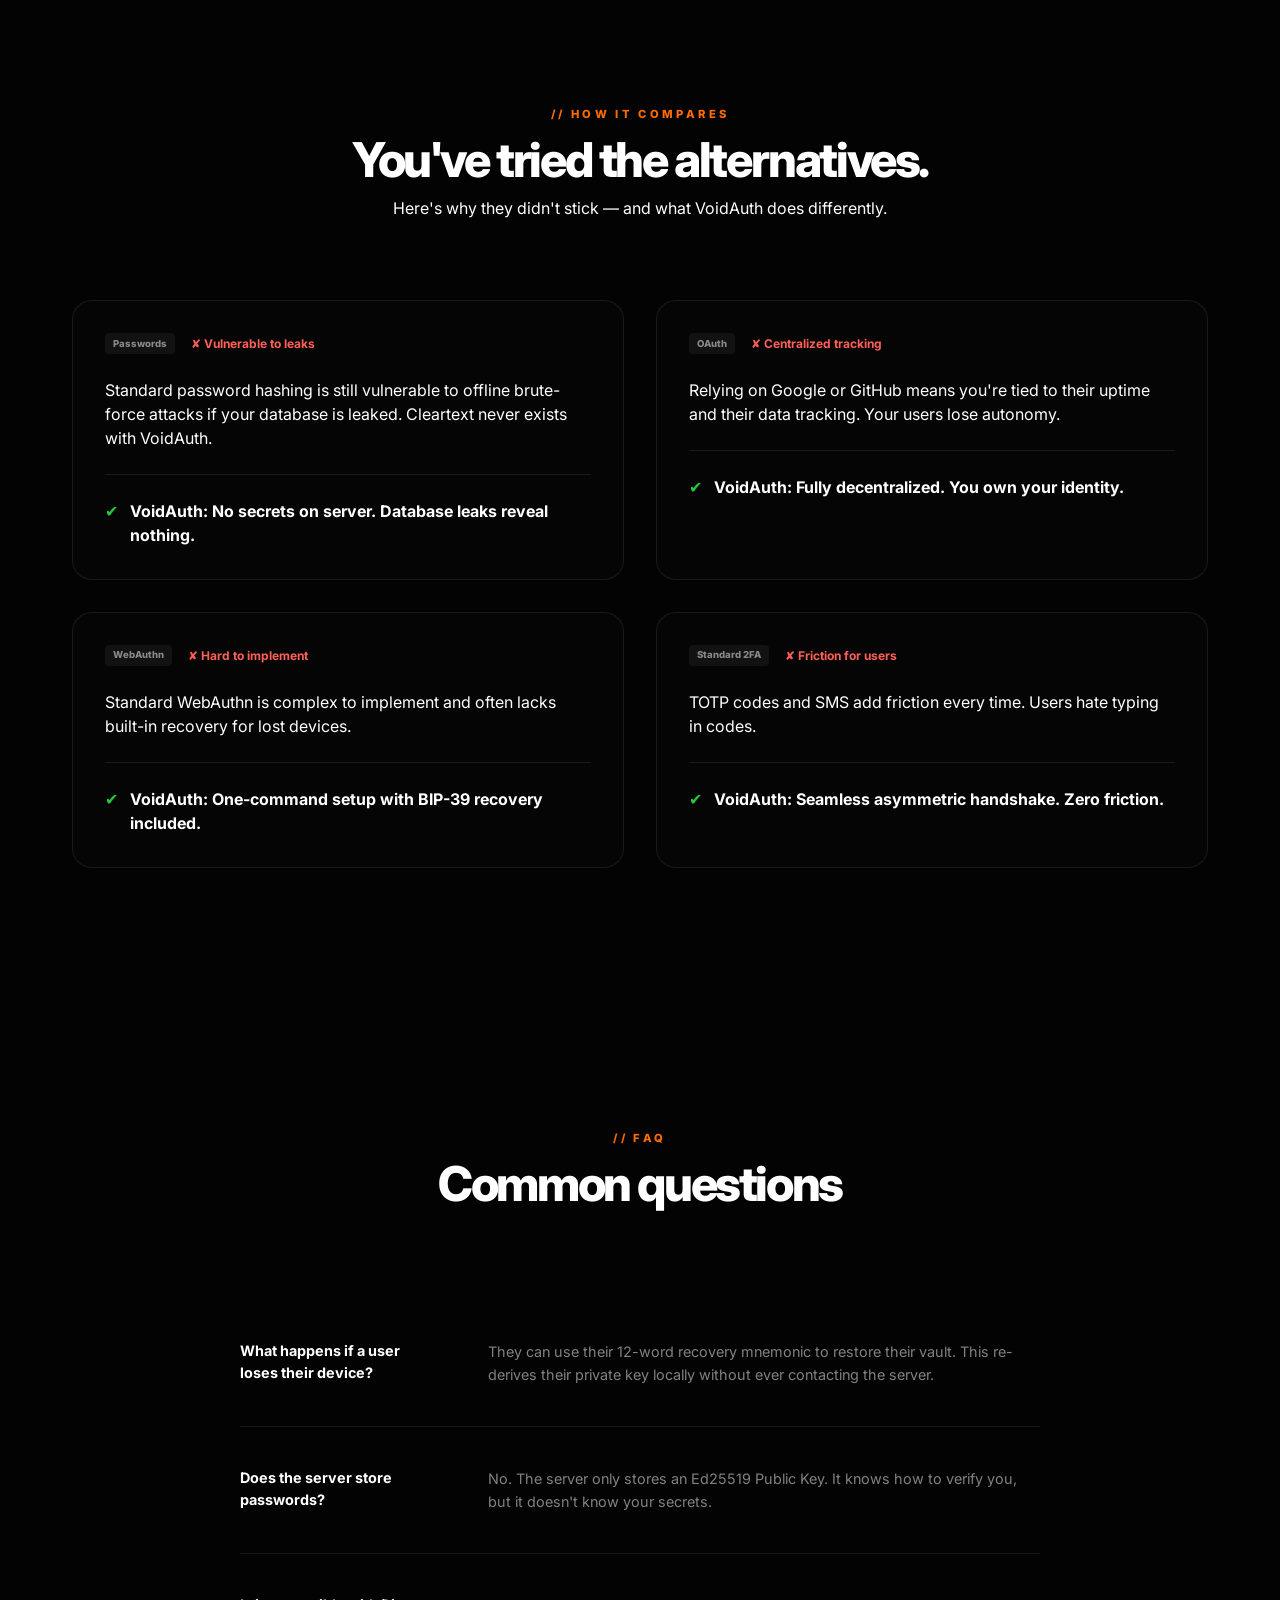
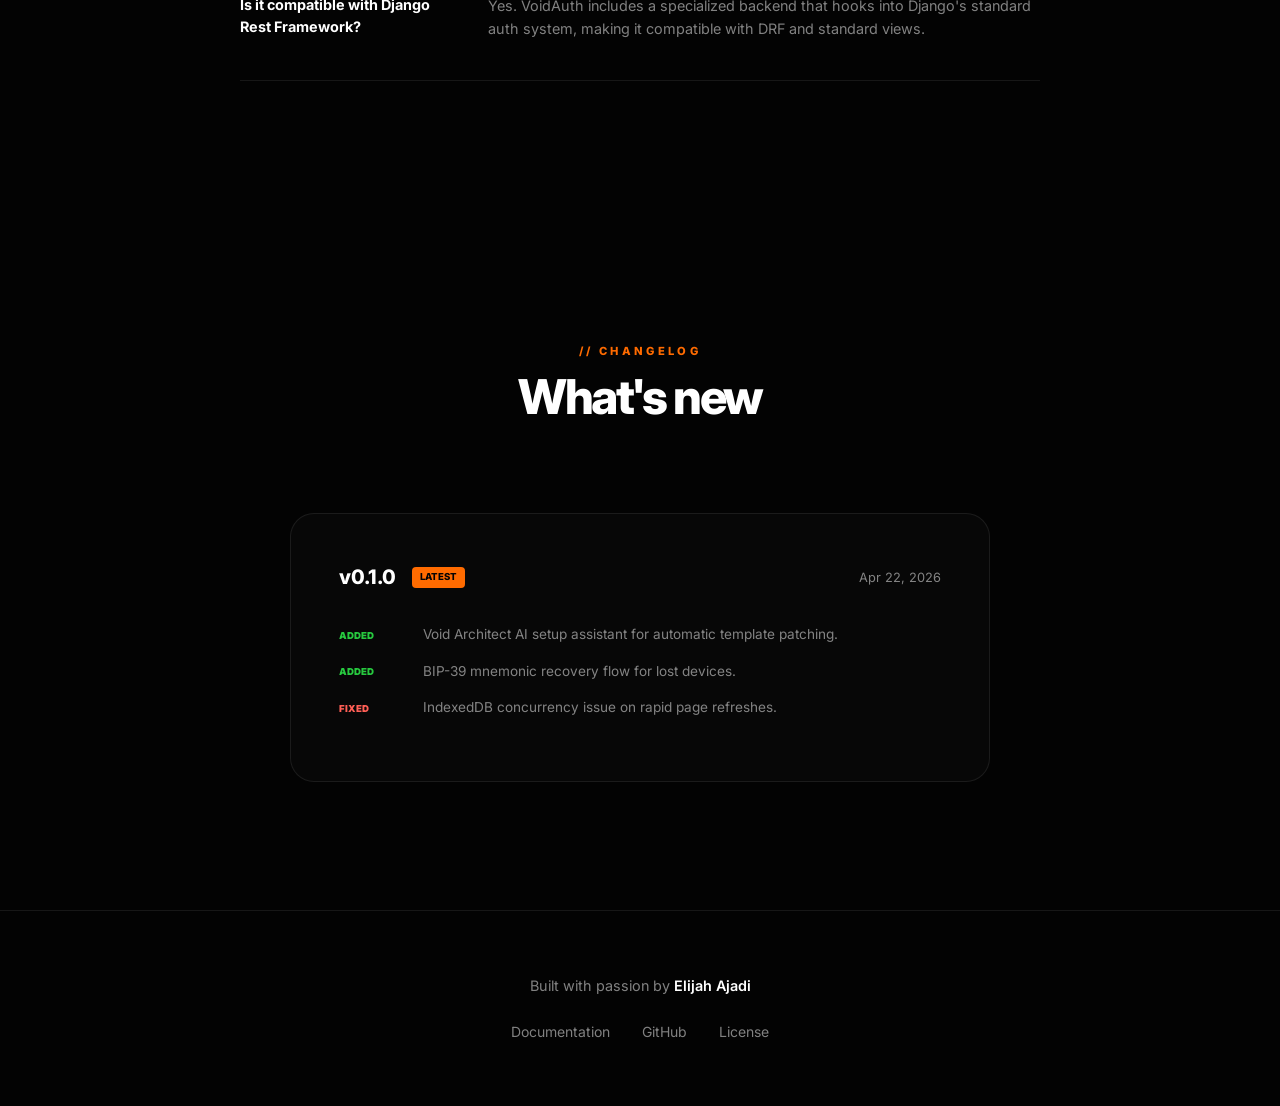
==== commit 006cffbd: "revert the change to DOCS" ====
--- a/docs/index.html
+++ b/docs/index.html
@@ -53,12 +53,14 @@
           A high-security, asymmetric authentication system for Django that ensures cleartext passwords and reversible hashes <strong>never</strong> touch your server.
         </p>
         <div class="hero-actions">
-          <a href="https://django-voidauth.onrender.com/" target="_blank" class="btn btn-primary">
-            Try Live Demo
+          <a href="docs.html" class="btn btn-primary">
+            Get Started
           </a>
-          <a href="docs.html" class="btn btn-secondary">
-            Documentation
-          </a>
+          <div class="install-pill glass">
+            <span class="prefix">$</span>
+            <span class="cmd">pip install django-voidauth</span>
+            <svg width="16" height="16" viewBox="0 0 24 24" fill="none" stroke="currentColor" stroke-width="2" stroke-linecap="round" stroke-linejoin="round" style="opacity: 0.4;"><rect x="9" y="9" width="13" height="13" rx="2" ry="2"></rect><path d="M5 15H4a2 2 0 0 1-2-2V4a2 2 0 0 1 2-2h9a2 2 0 0 1 2 2v1"></path></svg>
+          </div>
         </div>
       </div>
 
@@ -94,7 +96,6 @@
           <button class="tab-btn active" data-tab="registration">Registration</button>
           <button class="tab-btn" data-tab="login">Login</button>
           <button class="tab-btn" data-tab="recovery">Recovery</button>
-          <button class="tab-btn" data-tab="fusion">Identity Fusion</button>
         </div>
 
         <div class="tab-content active" id="registration">
@@ -142,29 +143,22 @@
           </div>
         </div>
 
-          <div style="flex: 1;">
-            <h3 class="text-3xl font-bold mb-4">BIP-39 Restoration</h3>
-            <p class="text-text-secondary leading-relaxed">If a user loses their device, they can restore their vault using their 12-word seed phrase. The private key is re-derived locally, ensuring total autonomy.</p>
-          </div>
-        </div>
-
-        <div class="tab-content" id="fusion">
+        <div class="tab-content" id="recovery">
           <div style="flex: 1;">
             <div class="terminal glass">
               <div class="terminal-header">
                 <div class="terminal-dots"><div class="dot red"></div><div class="dot yellow"></div><div class="dot green"></div></div>
-                <span class="terminal-title">handover_relay.js</span>
+                <span class="terminal-title">recovery_view.js</span>
               </div>
               <div class="terminal-body">
-                <span class="code-comment">// Authorized device generates QR proof</span><br>
-                <span class="code-keyword">const</span> proof = <span class="code-keyword">await</span> <span class="code-class">VoidAuth</span>.signHandover(challenge);<br>
-                showQRCode(proof);
+                <span class="code-keyword">await</span> <span class="code-class">VoidAuth</span>.recover(username, mnemonic);<br>
+                <span class="code-comment">// Private key restored to Vault</span>
               </div>
             </div>
           </div>
           <div style="flex: 1;">
-            <h3 class="text-3xl font-bold mb-4">Identity-Presence Fusion</h3>
-            <p class="text-text-secondary leading-relaxed">Bridge your session to new devices without typing a single word. Scan a secure QR from a trusted device to handover your identity instantly and securely.</p>
+            <h3 class="text-3xl font-bold mb-4">BIP-39 Restoration</h3>
+            <p class="text-text-secondary leading-relaxed">If a user loses their device, they can restore their vault using their 12-word seed phrase. The private key is re-derived locally, ensuring total autonomy.</p>
           </div>
         </div>
       </div>
@@ -199,22 +193,6 @@
           </div>
           <h3 class="text-xl font-bold mb-3">Local Vault</h3>
           <p class="text-text-secondary text-sm leading-relaxed">Private keys are stored in the browser's IndexedDB, protected from XSS and cookie theft.</p>
-        </div>
-
-        <div class="card glass">
-          <div class="card-icon">
-            <svg width="24" height="24" viewBox="0 0 24 24" fill="none" stroke="currentColor" stroke-width="2" stroke-linecap="round" stroke-linejoin="round"><path d="M1 12s4-8 11-8 11 8 11 8-4 8-11 8-11-8-11-8z"></path><circle cx="12" cy="12" r="3"></circle></svg>
-          </div>
-          <h3 class="text-xl font-bold mb-3">Presence Lock</h3>
-          <p class="text-text-secondary text-sm leading-relaxed">BLE-based physical proximity monitoring. Auto-locks your session when you walk away.</p>
-        </div>
-
-        <div class="card glass">
-          <div class="card-icon">
-            <svg width="24" height="24" viewBox="0 0 24 24" fill="none" stroke="currentColor" stroke-width="2" stroke-linecap="round" stroke-linejoin="round"><path d="M12 2v20m0-20l-4 4m4-4l4 4M12 22l-4-4m4 4l4-4"></path></svg>
-          </div>
-          <h3 class="text-xl font-bold mb-3">Void Dashboard</h3>
-          <p class="text-text-secondary text-sm leading-relaxed">Premium mission control with live proximity radar and cryptographic audit logs.</p>
         </div>
       </div>
     </section>
@@ -347,15 +325,15 @@
         </div>
         <div class="change-item">
           <span class="change-type type-added">Added</span>
-          <p class="change-desc">Presence Lock: BLE proximity monitoring with "Shadow State" auto-locking.</p>
+          <p class="change-desc">Void Architect AI setup assistant for automatic template patching.</p>
         </div>
         <div class="change-item">
           <span class="change-type type-added">Added</span>
-          <p class="change-desc">Identity Fusion: Secure QR-based session handover relay.</p>
+          <p class="change-desc">BIP-39 mnemonic recovery flow for lost devices.</p>
         </div>
         <div class="change-item">
-          <span class="change-type type-added">Added</span>
-          <p class="change-desc">Void Dashboard: Real-time proximity radar and audit logs.</p>
+          <span class="change-type type-fixed">Fixed</span>
+          <p class="change-desc">IndexedDB concurrency issue on rapid page refreshes.</p>
         </div>
       </div>
     </section>
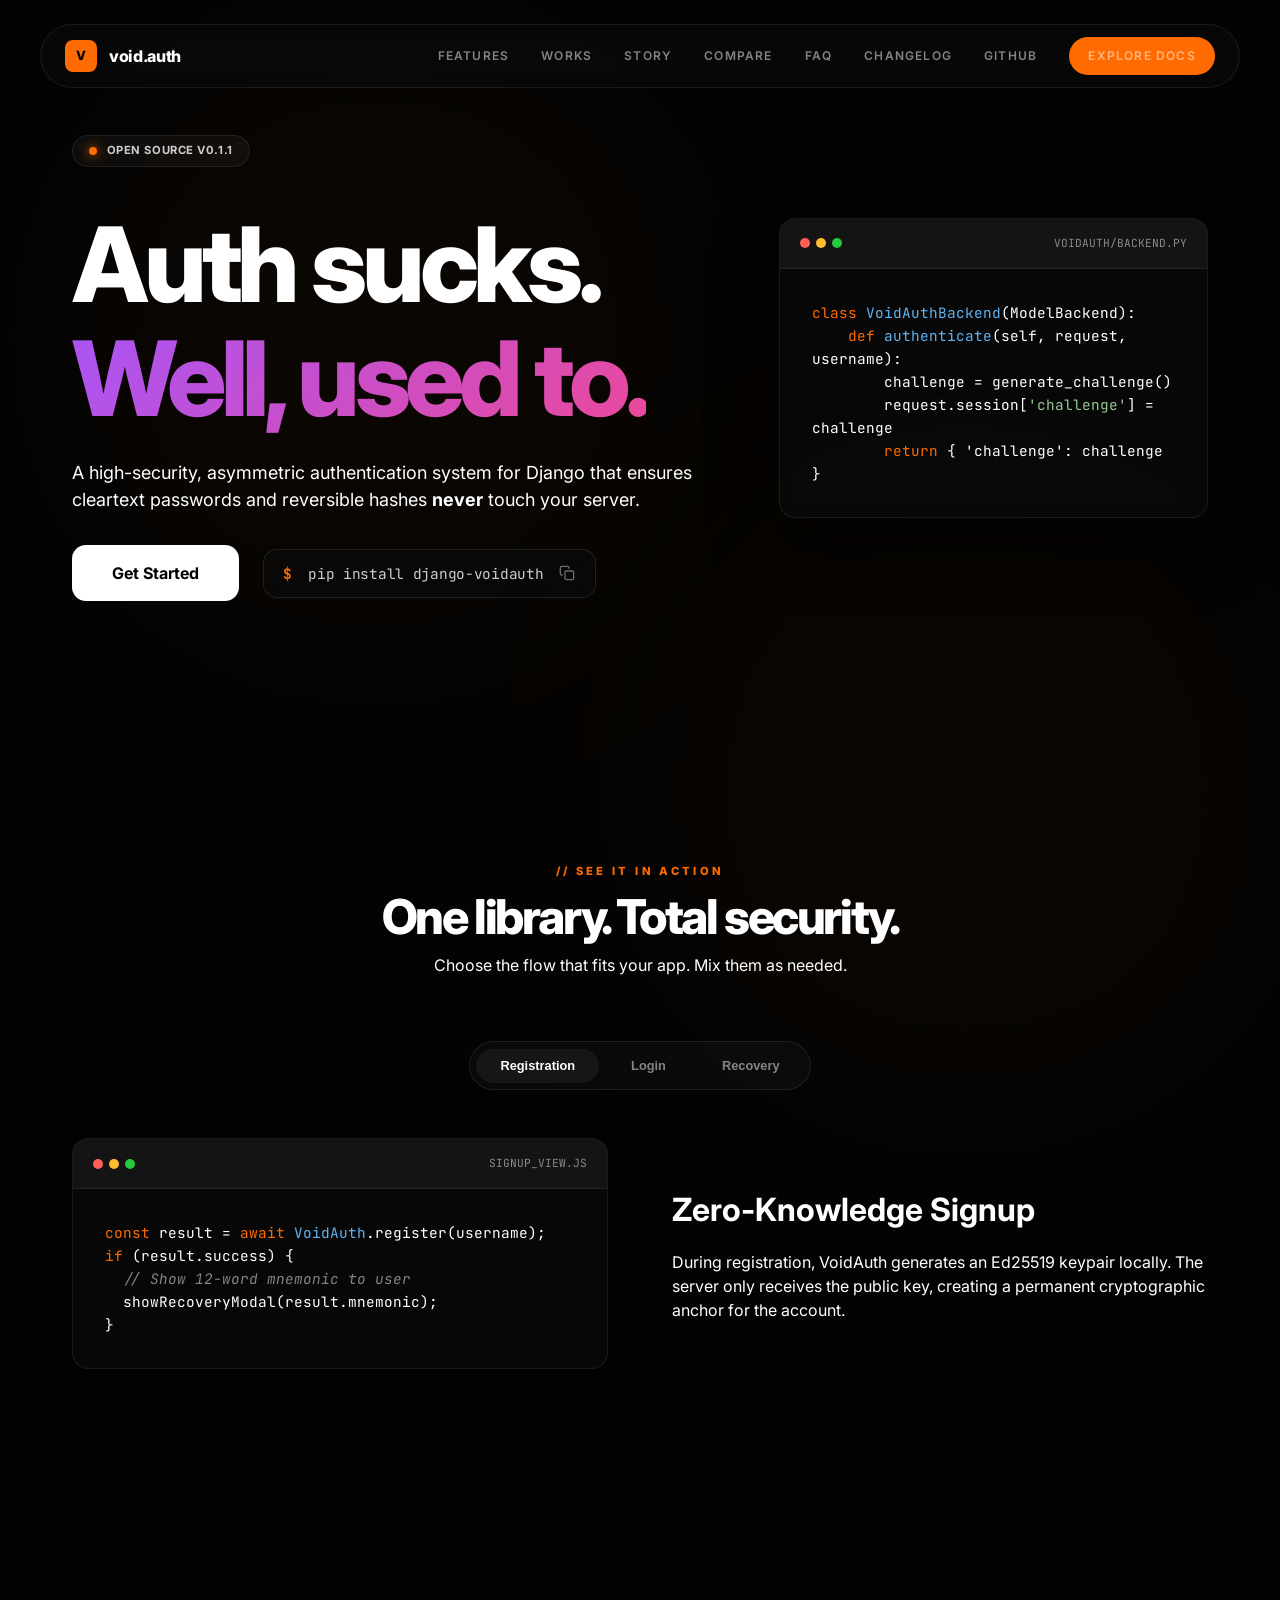
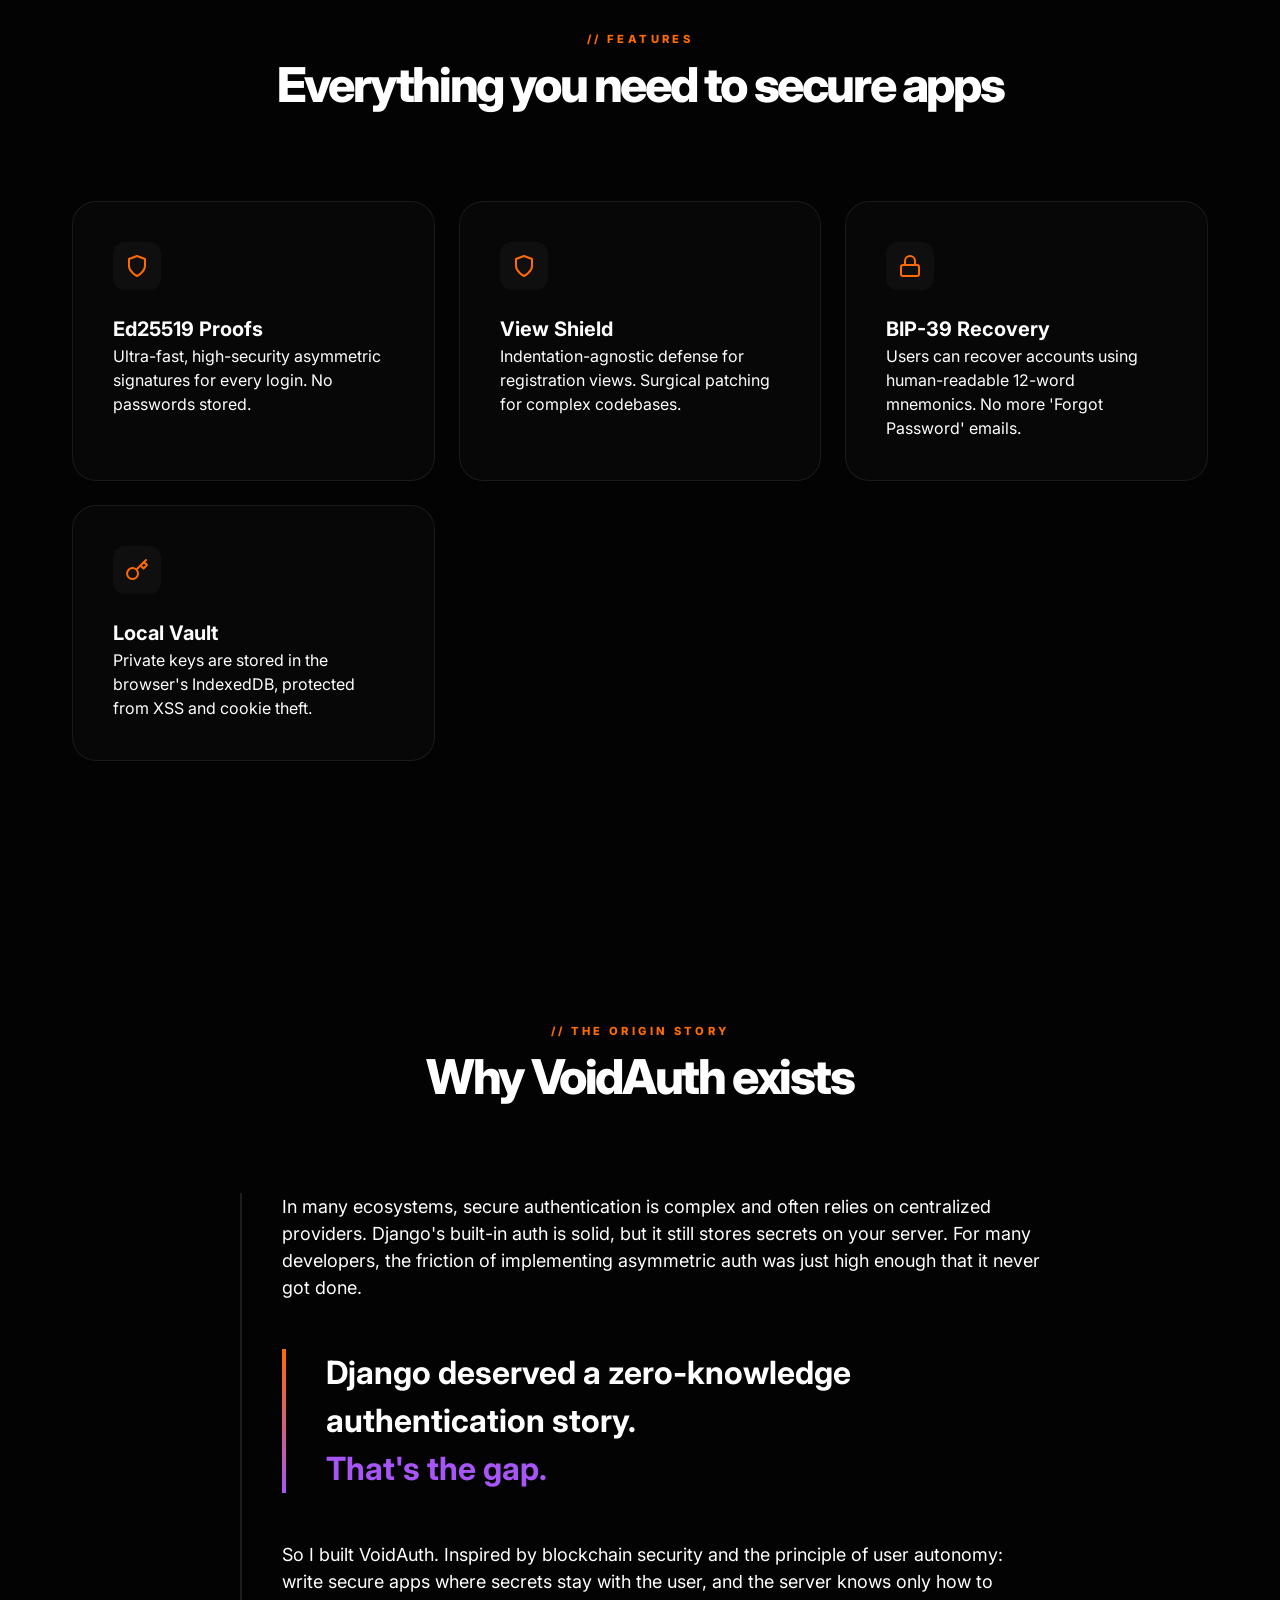
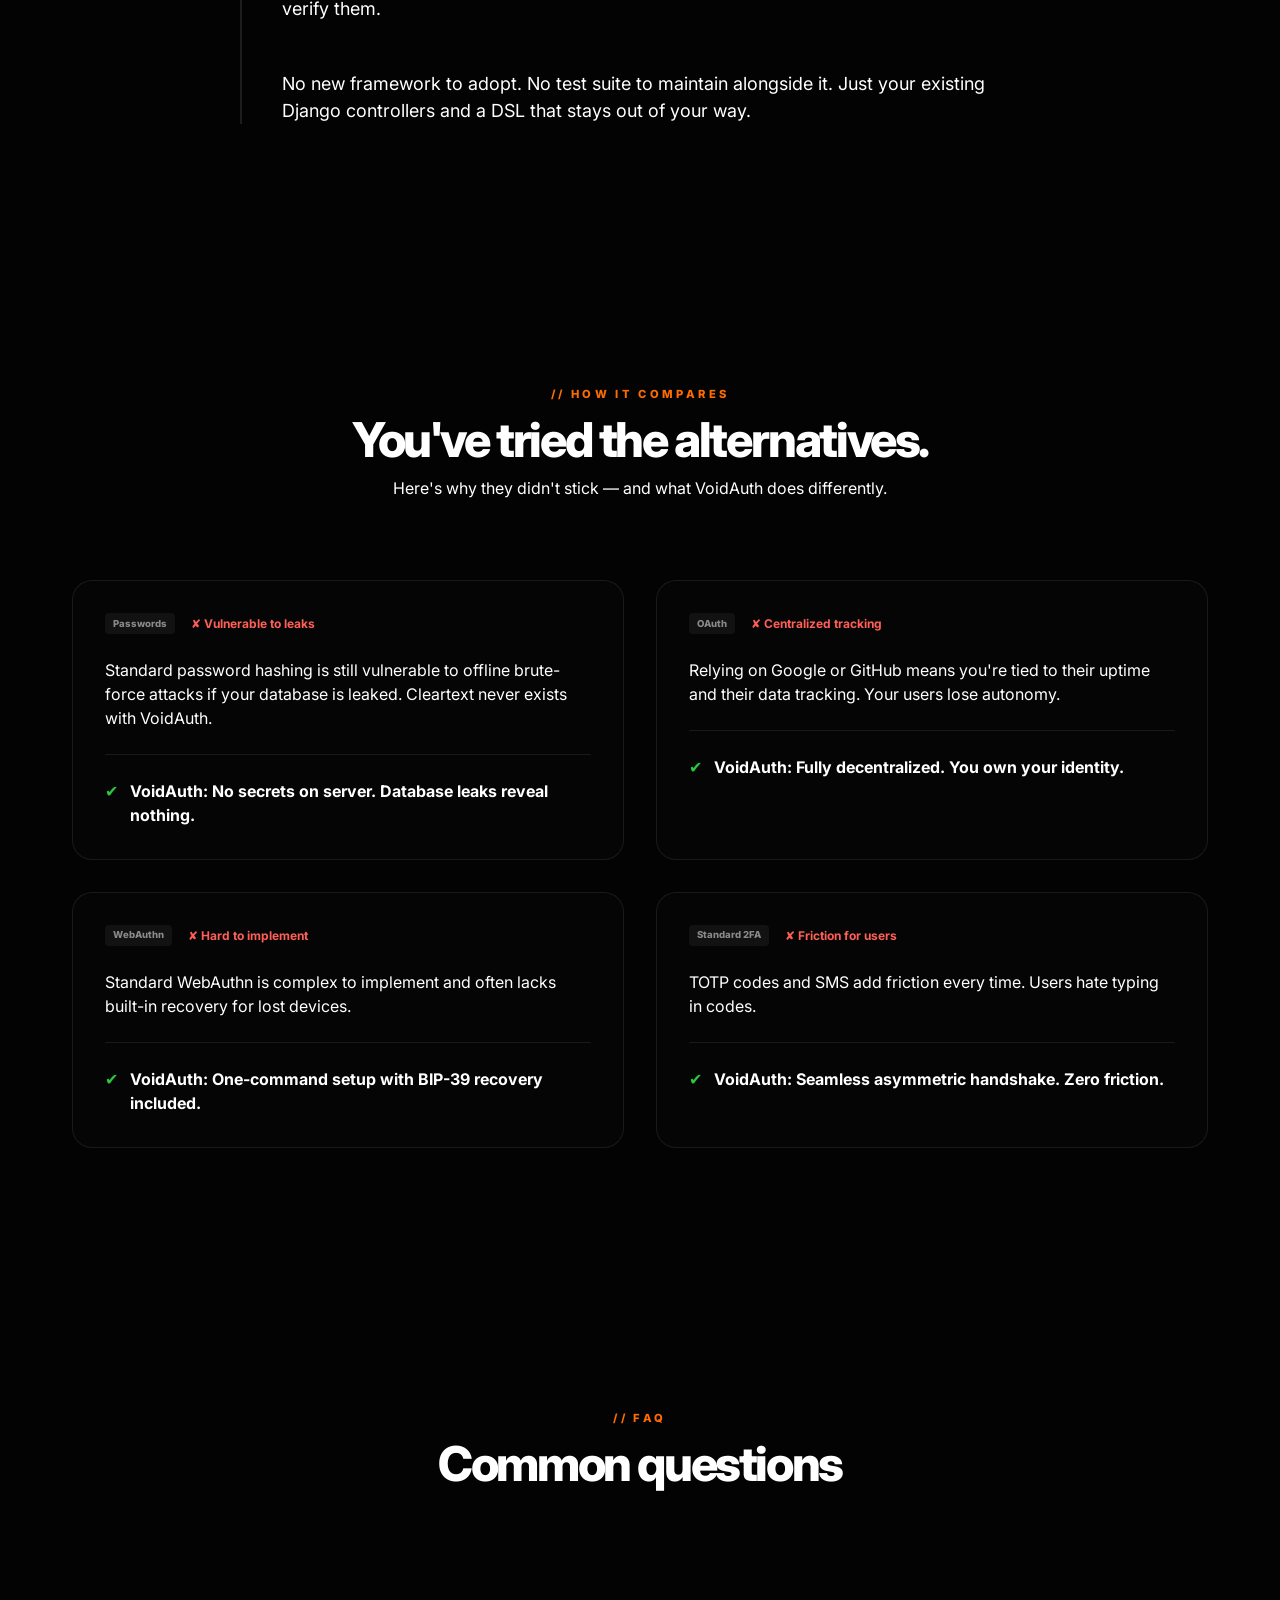
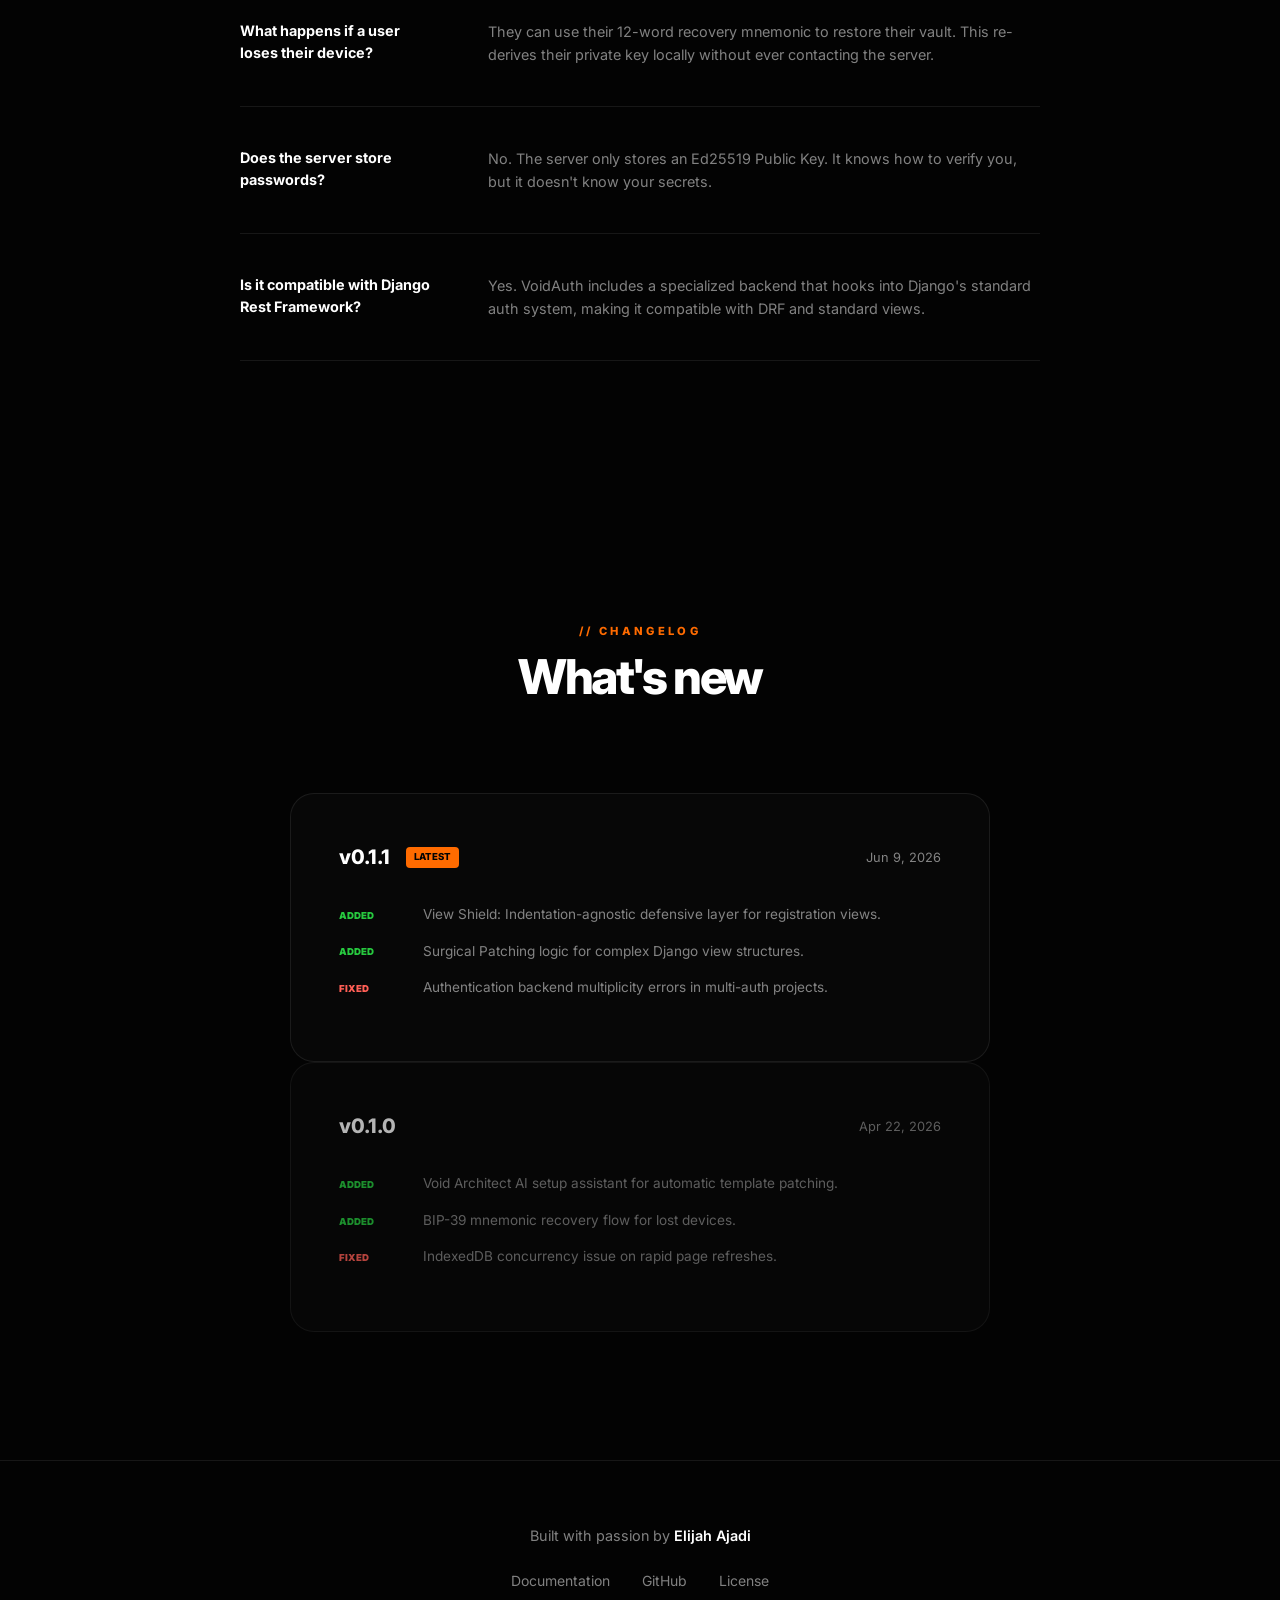
==== commit 6b3ff673: "Feat: Upgrading the void architect and implementing WebAuthn" ====
--- a/docs/index.html
+++ b/docs/index.html
@@ -43,7 +43,7 @@
       <div class="hero-content">
         <div class="badge">
           <div class="badge-dot"></div>
-          Open Source v0.1.0
+          Open Source v0.1.1
         </div>
         <h1 class="text-8xl font-extrabold tracking-tighter leading-tight mb-8">
           Auth sucks. <br>
@@ -181,6 +181,14 @@
 
         <div class="card glass">
           <div class="card-icon">
+            <svg width="24" height="24" viewBox="0 0 24 24" fill="none" stroke="currentColor" stroke-width="2" stroke-linecap="round" stroke-linejoin="round"><path d="M12 22s8-4 8-10V5l-8-3-8 3v7c0 6 8 10 8 10z"></path></svg>
+          </div>
+          <h3 class="text-xl font-bold mb-3">View Shield</h3>
+          <p class="text-text-secondary text-sm leading-relaxed">Indentation-agnostic defense for registration views. Surgical patching for complex codebases.</p>
+        </div>
+
+        <div class="card glass">
+          <div class="card-icon">
             <svg width="24" height="24" viewBox="0 0 24 24" fill="none" stroke="currentColor" stroke-width="2" stroke-linecap="round" stroke-linejoin="round"><rect x="3" y="11" width="18" height="11" rx="2" ry="2"></rect><path d="M7 11V7a5 5 0 0 1 10 0v4"></path></svg>
           </div>
           <h3 class="text-xl font-bold mb-3">BIP-39 Recovery</h3>
@@ -319,8 +327,27 @@
 
       <div class="changelog-card">
         <div class="version-tag">
+          <span class="v-num">v0.1.1</span>
+          <span class="v-latest">LATEST</span>
+          <span style="color: var(--text-secondary); font-size: 0.8rem; margin-left: auto;">Jun 9, 2026</span>
+        </div>
+        <div class="change-item">
+          <span class="change-type type-added">Added</span>
+          <p class="change-desc">View Shield: Indentation-agnostic defensive layer for registration views.</p>
+        </div>
+        <div class="change-item">
+          <span class="change-type type-added">Added</span>
+          <p class="change-desc">Surgical Patching logic for complex Django view structures.</p>
+        </div>
+        <div class="change-item">
+          <span class="change-type type-fixed">Fixed</span>
+          <p class="change-desc">Authentication backend multiplicity errors in multi-auth projects.</p>
+        </div>
+      </div>
+
+      <div class="changelog-card" style="opacity: 0.7;">
+        <div class="version-tag">
           <span class="v-num">v0.1.0</span>
-          <span class="v-latest">LATEST</span>
           <span style="color: var(--text-secondary); font-size: 0.8rem; margin-left: auto;">Apr 22, 2026</span>
         </div>
         <div class="change-item">
